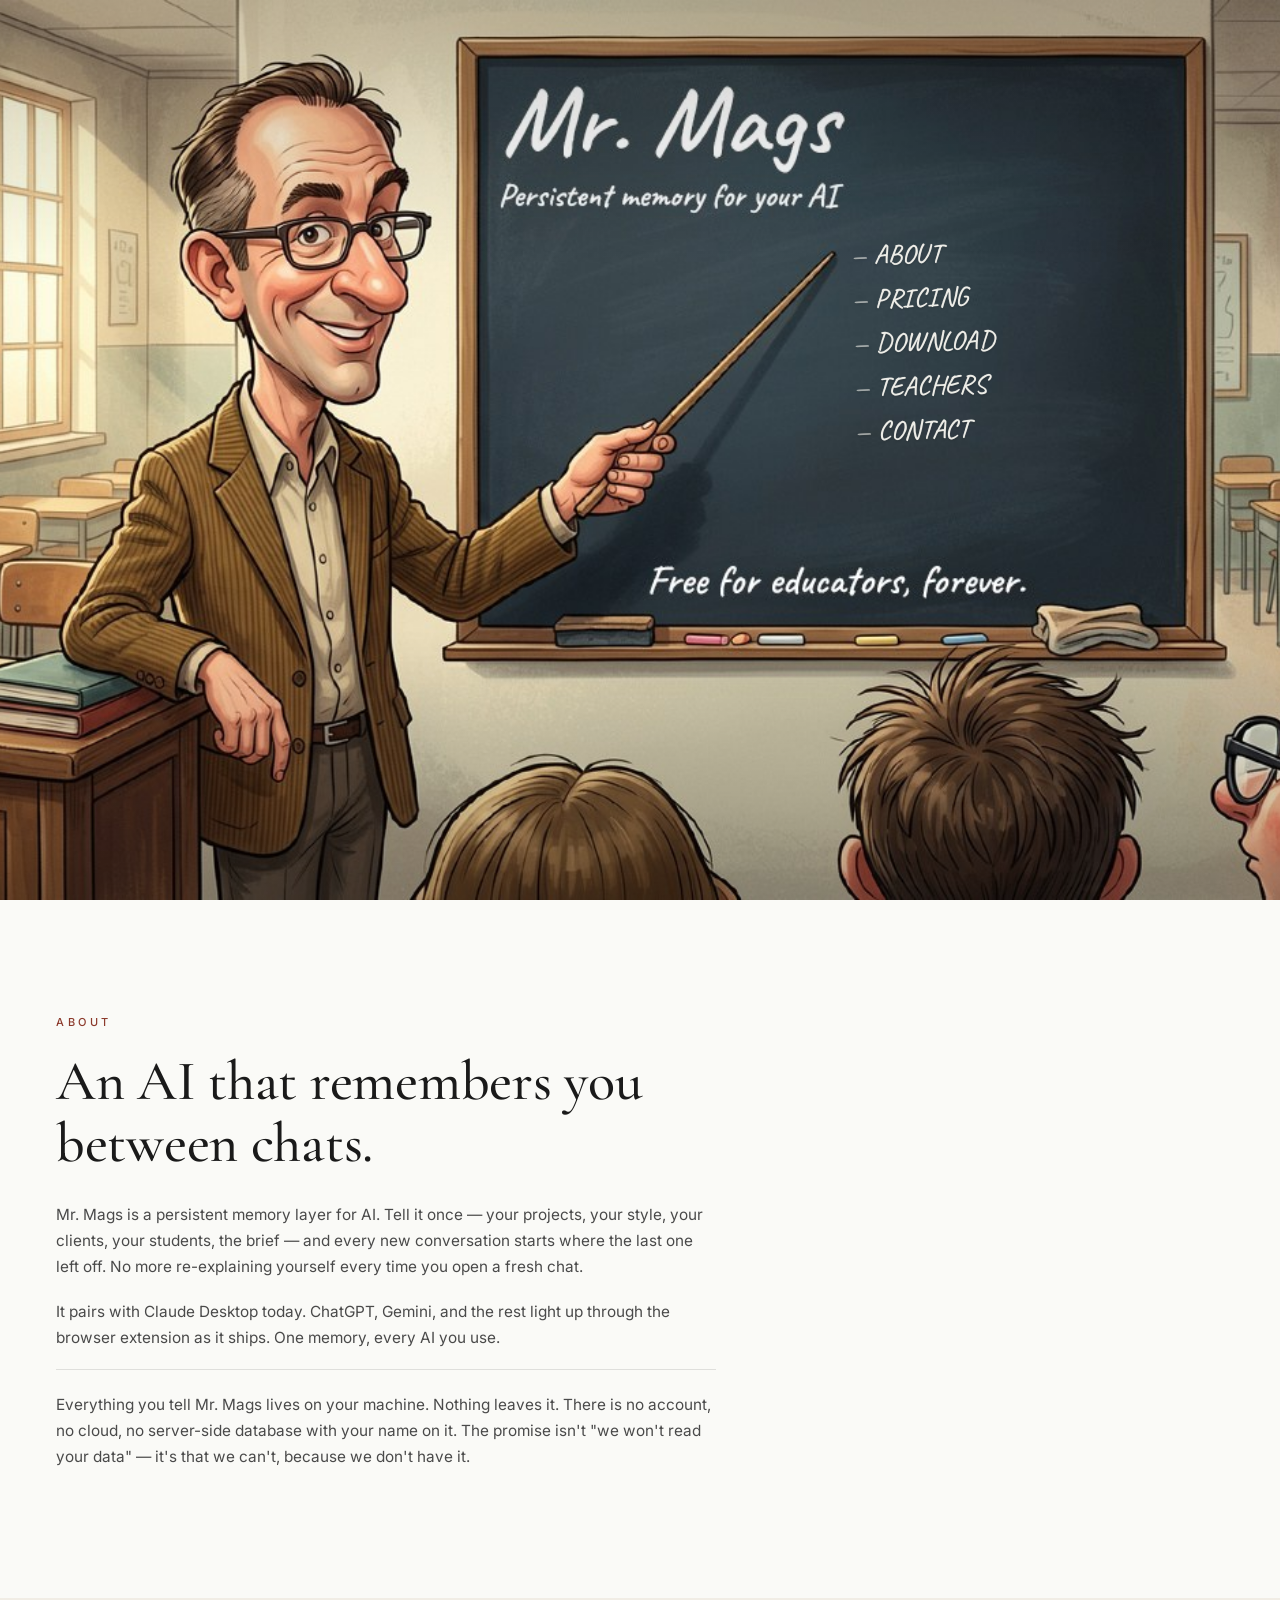
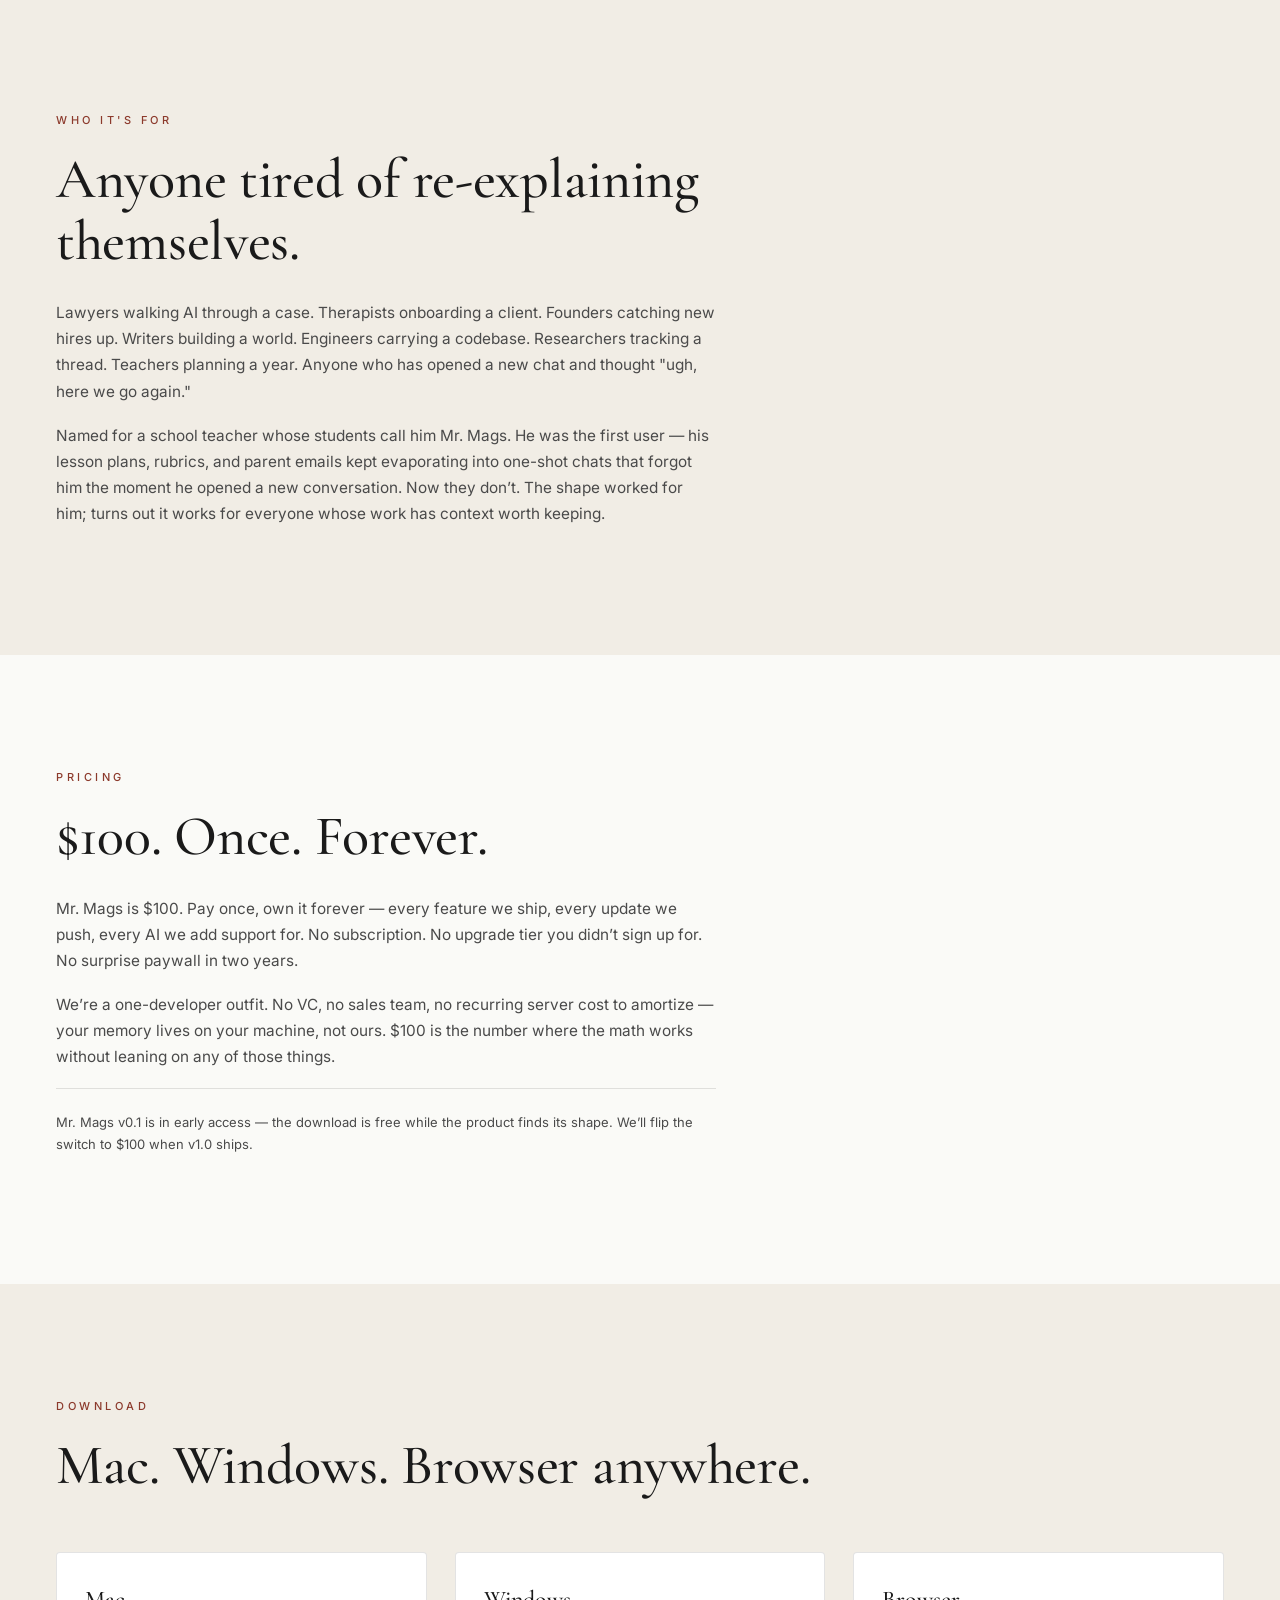
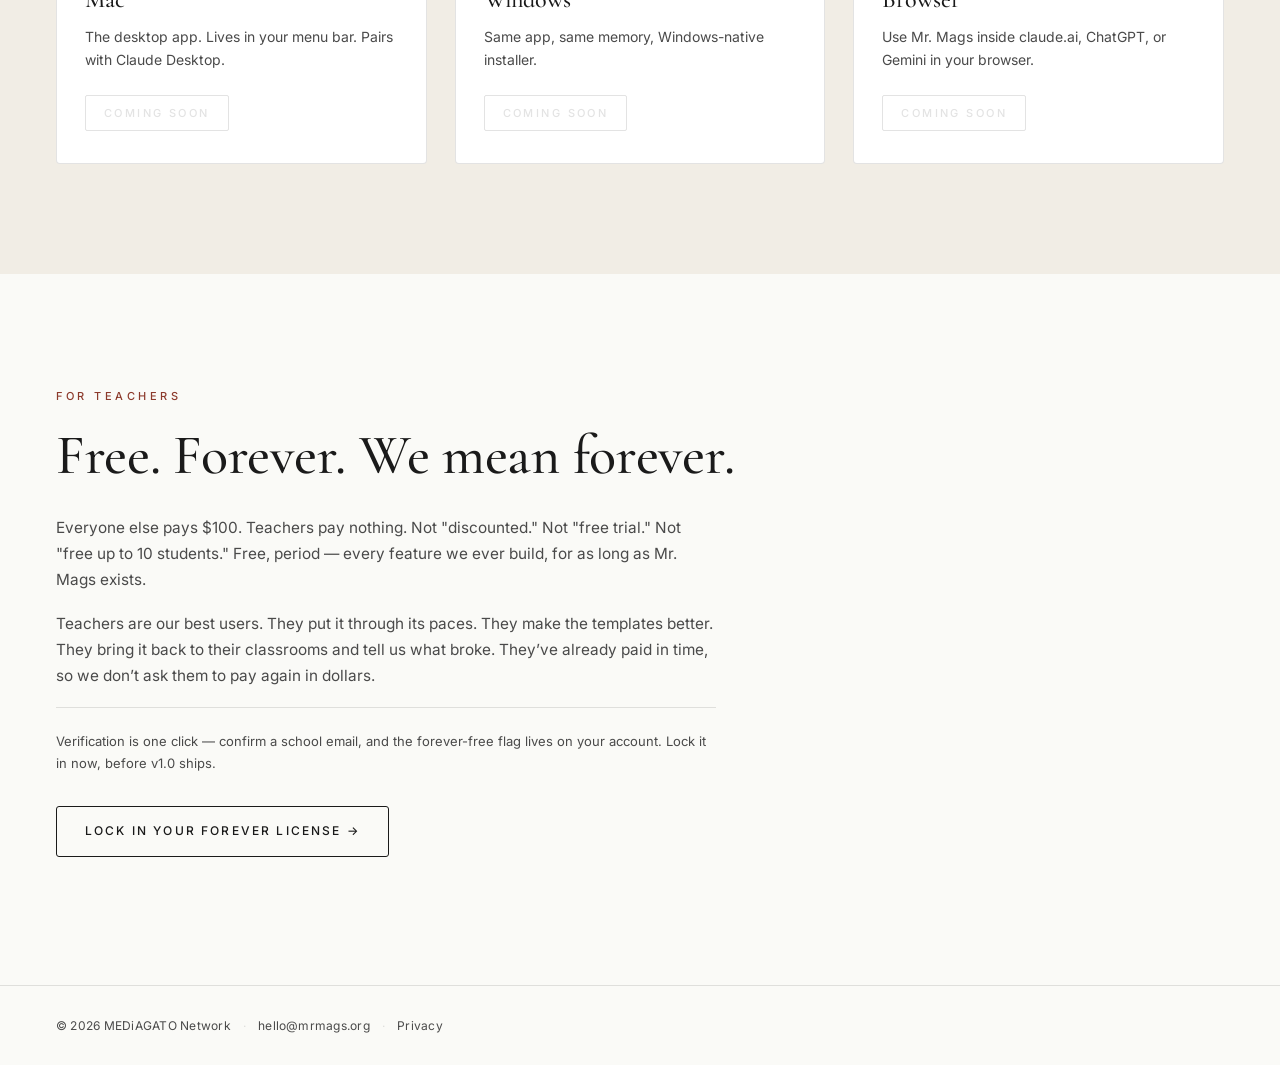
==== index.html @ 000eba75 "pricing: $100 lifetime — makes the teacher offer concrete (skip the $100)" ====
<!DOCTYPE html>
<html lang="en">
<head>
<meta charset="utf-8" />
<meta name="viewport" content="width=device-width, initial-scale=1" />
<title>Mr. Mags</title>
<meta name="description" content="Persistent memory for any AI. The student who never forgets." />

<meta property="og:title" content="Mr. Mags" />
<meta property="og:description" content="Persistent memory for any AI. The student who never forgets." />
<meta property="og:url" content="https://mrmags.org" />
<meta property="og:image" content="https://mrmags.org/images/hero.jpg" />
<meta property="og:type" content="website" />
<meta name="twitter:card" content="summary_large_image" />

<link rel="icon" href="/favicon.ico" />
<link rel="preconnect" href="https://fonts.googleapis.com" />
<link rel="preconnect" href="https://fonts.gstatic.com" crossorigin />
<link rel="stylesheet" href="/assets/site.css?v=9" />
</head>

<body>
<main class="hero" data-photo="true">
  <header class="topbar">
    <a class="logo" href="/" aria-label="Mr. Mags home">Mr. Mags</a>
    <nav class="nav" aria-label="Primary">
      <a href="#about">ABOUT</a>
      <a href="#pricing">PRICING</a>
      <a href="#download">DOWNLOAD</a>
      <a href="#teachers">TEACHERS</a>
      <a href="mailto:hello@mrmags.org">CONTACT</a>
    </nav>
  </header>

  <!-- Hero is intentionally just the photo + logo + nav. Brand copy lives
       in the page sections below, where editorial type can breathe. -->
</main>

<!-- Mobile-only headline under the photo — covers what the chalk overlays
     say on desktop, so phone users still see the brand promise above the fold. -->
<section class="mobile-intro">
  <h1>The student who never forgets.</h1>
  <p>Persistent memory for any AI chat. Free for teachers, forever.</p>
</section>

<section id="about" class="section">
  <div class="container">
    <span class="kicker">About</span>
    <h2>An AI that remembers you between chats.</h2>
    <p>
      Mr. Mags is a persistent memory layer for AI. Tell it once — your projects, your style, your clients,
      your students, the brief — and every new conversation starts where the last one left off. No more
      re-explaining yourself every time you open a fresh chat.
    </p>
    <p>
      It pairs with Claude Desktop today. ChatGPT, Gemini, and the rest light up through the browser
      extension as it ships. One memory, every AI you use.
    </p>
    <p class="aside">
      Everything you tell Mr. Mags lives on your machine. Nothing leaves it. There is no account, no cloud,
      no server-side database with your name on it. The promise isn't "we won't read your data" — it's that
      we can't, because we don't have it.
    </p>
  </div>
</section>

<section id="audience" class="section section-alt">
  <div class="container">
    <span class="kicker">Who it's for</span>
    <h2>Anyone tired of re-explaining themselves.</h2>
    <p>
      Lawyers walking AI through a case. Therapists onboarding a client. Founders catching new hires up.
      Writers building a world. Engineers carrying a codebase. Researchers tracking a thread. Teachers
      planning a year. Anyone who has opened a new chat and thought "ugh, here we go again."
    </p>
    <p>
      Named for a school teacher whose students call him Mr. Mags. He was the first user — his lesson
      plans, rubrics, and parent emails kept evaporating into one-shot chats that forgot him the moment
      he opened a new conversation. Now they don&rsquo;t. The shape worked for him; turns out it works
      for everyone whose work has context worth keeping.
    </p>
  </div>
</section>

<section id="pricing" class="section">
  <div class="container">
    <span class="kicker">Pricing</span>
    <h2>$100. Once. Forever.</h2>
    <p>
      Mr. Mags is $100. Pay once, own it forever — every feature we ship, every update we push, every
      AI we add support for. No subscription. No upgrade tier you didn&rsquo;t sign up for. No surprise
      paywall in two years.
    </p>
    <p>
      We&rsquo;re a one-developer outfit. No VC, no sales team, no recurring server cost to amortize —
      your memory lives on your machine, not ours. $100 is the number where the math works without
      leaning on any of those things.
    </p>
    <p class="aside small">
      Mr. Mags v0.1 is in early access — the download is free while the product finds its shape.
      We&rsquo;ll flip the switch to $100 when v1.0 ships.
    </p>
  </div>
</section>

<section id="download" class="section section-alt">
  <div class="container">
    <span class="kicker">Download</span>
    <h2>Mac. Windows. Browser anywhere.</h2>
    <div class="downloads">
      <article class="dl-card">
        <h3>Mac</h3>
        <p>The desktop app. Lives in your menu bar. Pairs with Claude Desktop.</p>
        <a class="dl-link disabled" aria-disabled="true">Coming soon</a>
      </article>
      <article class="dl-card">
        <h3>Windows</h3>
        <p>Same app, same memory, Windows-native installer.</p>
        <a class="dl-link disabled" aria-disabled="true">Coming soon</a>
      </article>
      <article class="dl-card">
        <h3>Browser</h3>
        <p>Use Mr. Mags inside claude.ai, ChatGPT, or Gemini in your browser.</p>
        <a class="dl-link disabled" aria-disabled="true">Coming soon</a>
      </article>
    </div>
  </div>
</section>

<section id="teachers" class="section">
  <div class="container">
    <span class="kicker">For Teachers</span>
    <h2>Free. Forever. We mean forever.</h2>
    <p>
      Everyone else pays $100. Teachers pay nothing. Not "discounted." Not "free trial." Not "free up to
      10 students." Free, period — every feature we ever build, for as long as Mr. Mags exists.
    </p>
    <p>
      Teachers are our best users. They put it through its paces. They make the templates better. They
      bring it back to their classrooms and tell us what broke. They&rsquo;ve already paid in time, so
      we don&rsquo;t ask them to pay again in dollars.
    </p>
    <p class="aside small">
      Verification is one click — confirm a school email, and the forever-free flag lives on your account.
      Lock it in now, before v1.0 ships.
    </p>
    <p class="cta-row">
      <a class="cta-link" href="/teachers">Lock in your forever license →</a>
    </p>
  </div>
</section>

<footer class="foot">
  <div class="container foot-row">
    <span>© <span id="yr"></span> MEDiAGATO Network</span>
    <span class="dot-sep">·</span>
    <a href="mailto:hello@mrmags.org">hello@mrmags.org</a>
    <span class="dot-sep">·</span>
    <a href="/privacy">Privacy</a>
  </div>
</footer>

<script>document.getElementById('yr').textContent = new Date().getFullYear();</script>
</body>
</html>
---- assets/site.css ----
/* Mr. Mags — landing page.
   Editorial-minimalist. Full-bleed photo hero. No AI-vibes. */

@import url("https://fonts.googleapis.com/css2?family=Caveat:wght@500;600&family=Cormorant+Garamond:wght@400;500&family=Inter:wght@300;400;500&display=swap");

:root {
  --ink:        #1a1a1a;
  --ink-soft:   #4a4a4a;
  --paper:      #fafaf7;          /* warm off-white, not techy */
  --paper-alt:  #f1ede5;          /* even warmer for alt sections */
  --rule:       rgba(26,26,26,.12);
  --accent:     #8c3a2c;          /* terracotta — quiet, unfashionable, warm */
  --max:        1180px;
}

* { box-sizing: border-box; }

html { scroll-behavior: smooth; }

body {
  margin: 0;
  font-family: "Inter", -apple-system, BlinkMacSystemFont, "Segoe UI", system-ui, sans-serif;
  font-weight: 400;
  color: var(--ink);
  background: var(--paper);
  -webkit-font-smoothing: antialiased;
}

a { color: inherit; text-decoration: none; }
a:hover { color: var(--accent); }

/* ── Hero ───────────────────────────────────────────────────────────────── */

.hero {
  position: relative;
  min-height: 100vh;
  background:
    /* Subtle vignette to keep type legible no matter the photo */
    linear-gradient(180deg, rgba(0,0,0,.18) 0%, rgba(0,0,0,0) 30%, rgba(0,0,0,0) 70%, rgba(0,0,0,.25) 100%),
    /* Hero photo — Steve to swap. Until then a warm placeholder gradient. */
    linear-gradient(135deg, #d6c9b3 0%, #b8a382 50%, #8c7558 100%);
  background-size: cover;
  background-position: center;
  background-repeat: no-repeat;
  color: #fff;
  display: flex;
  flex-direction: column;
  justify-content: space-between;
}

.hero[data-photo="true"] {
  background-image:
    linear-gradient(180deg, rgba(0,0,0,.18) 0%, rgba(0,0,0,0) 30%, rgba(0,0,0,0) 70%, rgba(0,0,0,.25) 100%),
    url("/images/hero.jpg");
}

.topbar {
  display: flex;
  align-items: center;
  justify-content: space-between;
  padding: 32px 56px;
}

.logo {
  font-family: "Inter", sans-serif;
  font-weight: 500;
  font-size: 22px;
  letter-spacing: 0;
  color: #fff;
  white-space: nowrap;
  /* Legibility on busy cartoon background — soft dark halo, no harsh shadow */
  text-shadow:
    0 1px 2px rgba(0, 0, 0, 0.55),
    0 2px 8px rgba(0, 0, 0, 0.35);
}

.nav {
  display: flex;
  gap: 36px;
  align-items: center;
}

.nav a {
  font-size: 11px;
  letter-spacing: 0.22em;
  font-weight: 400;
  color: #fff;
  position: relative;
  padding-bottom: 4px;
  text-shadow: 0 1px 2px rgba(0, 0, 0, 0.5);
}

.nav a:hover {
  color: #fff;
}

.nav a:hover::after {
  content: "";
  position: absolute;
  left: 0;
  right: 0;
  bottom: 0;
  height: 1px;
  background: #fff;
}

/* ── Chalkboard-mode nav ─────────────────────────────────────────────────
   When the hero photo is live, the nav becomes part of Mr. Mags's lesson —
   chalk-style list anchored to the right side of the chalkboard, under
   "Remember:". Falls back to the standard top-right inline nav at < 900px
   wide where the cartoon image isn't framing the layout the same way. */

@media (min-width: 900px) {
  /* Brand lives in the photo itself — drop the desktop word-mark in the topbar. */
  .hero[data-photo="true"] .logo { display: none; }

  .hero[data-photo="true"] .topbar {
    align-items: flex-start;
    padding-top: 36px;
    justify-content: flex-end;
  }

  .hero[data-photo="true"] .nav {
    /* Lift the nav off the topbar and onto the chalkboard. The chalkboard
       lives roughly between 31% and 71% of the (1.84:1) image; we anchor
       to the right side of the board where there's empty chalk space. */
    position: absolute;
    top: clamp(140px, 26vh, 280px);
    right: clamp(100px, 22vw, 360px);
    flex-direction: column;
    align-items: flex-start;
    gap: 6px;
    transform: rotate(-1.4deg);
  }

  .hero[data-photo="true"] .nav a {
    /* Chalk styling — Caveat is the chalkboard hand */
    font-family: "Caveat", "Inkfree", "Comic Sans MS", cursive;
    font-weight: 500;
    font-size: clamp(20px, 2.1vw, 28px);
    letter-spacing: 0.01em;
    text-transform: none;
    color: rgba(247, 246, 240, 0.92);
    /* Soft chalk-dust glow rather than a hard outline */
    text-shadow:
      0 0 1px rgba(255, 255, 255, 0.4),
      0 1px 2px rgba(0, 0, 0, 0.25);
    padding: 2px 4px;
  }

  .hero[data-photo="true"] .nav a::before {
    content: "— ";
    opacity: 0.6;
  }

  .hero[data-photo="true"] .nav a:hover {
    color: #fff;
    text-shadow:
      0 0 6px rgba(255, 255, 255, 0.5),
      0 1px 2px rgba(0, 0, 0, 0.3);
  }

  /* Disable the underline-on-hover behavior — looks weird on chalk */
  .hero[data-photo="true"] .nav a:hover::after {
    display: none;
  }
}

.tagline {
  /* Legacy — replaced by chalk overlays. Kept for non-photo gradient hero. */
  align-self: flex-end;
  padding: 0 56px 40px;
  font-family: "Cormorant Garamond", "Georgia", serif;
  font-weight: 400;
  font-style: italic;
  font-size: clamp(14px, 1.4vw, 16px);
  letter-spacing: 0.02em;
  opacity: 0.92;
  max-width: 480px;
  text-align: right;
  line-height: 1.5;
}

/* On photo hero the tagline lives in the bottom-right of the viewport,
   in classroom negative space (not on the chalkboard) — never fights the
   pointer. White-ish chalky color so it reads against the cartoon. */
.hero[data-photo="true"] .tagline {
  color: rgba(247, 246, 240, 0.92);
  text-shadow:
    0 1px 2px rgba(0, 0, 0, 0.45),
    0 0 14px rgba(0, 0, 0, 0.25);
}

/* ── Chalk overlays — desktop only, positioned over the chalkboard ──────
   The hero image is 1212x660 (1.84:1). The chalkboard interior occupies
   roughly 31–71% of the image width and 5–50% of the height. With
   background-size: cover and a typical 16:9 viewport, the image fills
   height and barely crops sides — so the chalkboard's horizontal range
   in viewport coords is ~30–72% of viewport width, and its vertical
   range is ~5–50vh. Overlays anchor to those ranges via clamps. */

.chalk {
  position: absolute;
  font-family: "Caveat", "Inkfree", "Comic Sans MS", cursive;
  color: rgba(247, 246, 240, 0.92);
  font-weight: 500;
  letter-spacing: 0.01em;
  text-shadow:
    0 0 1px rgba(255, 255, 255, 0.4),
    0 1px 2px rgba(0, 0, 0, 0.25);
  pointer-events: none;
  -webkit-user-select: none;
  user-select: none;
  white-space: nowrap;
  display: none;  /* shown only when photo is live + viewport is wide enough */
}

@media (min-width: 900px) {
  .hero[data-photo="true"] .chalk { display: block; }

  .chalk-title {
    /* "Remember:" — upper area of chalkboard, where the pointer aims.
       Position chosen to match the previous baked-in version that
       Steve already approved (image source y=135 of 660 = ~20vh on a
       height-filled image). */
    top: clamp(110px, 18vh, 220px);
    left: 53%;
    transform: translateX(-50%) rotate(-1.6deg);
    font-size: clamp(56px, 7vw, 96px);
    font-weight: 600;
  }

  /* Old chalk-tagline + chalk-promise positions retired — the pointer's
     diagonal cut through them no matter where they sat. Tagline now lives
     as the About-section lead headline (below the hero, sharp serif, lots
     of room). Promise lives as the off-board .tagline at bottom-right of
     the hero (where it always sat happily before this round). */
  .chalk-tagline,
  .chalk-promise { display: none !important; }

  /* Nav stays in the right column, clear of the pointer */
  .hero[data-photo="true"] .nav {
    top: clamp(140px, 26vh, 280px);
  }
}

/* ── Sections ────────────────────────────────────────────────────────── */

.section {
  padding: 110px 56px 110px;
  background: var(--paper);
}

.section-alt {
  background: var(--paper-alt);
}

.container {
  max-width: var(--max);
  margin: 0 auto;
}

.kicker {
  display: inline-block;
  font-size: 11px;
  letter-spacing: 0.32em;
  font-weight: 500;
  color: var(--accent);
  margin-bottom: 22px;
  text-transform: uppercase;
}

/* About section lead — Mr. Mags's promise as a big editorial pull-quote.
   Carries what the chalk-tagline used to say, but with proper breathing
   room and crisp serif rendering. */
.about-lead {
  font-family: "Cormorant Garamond", Georgia, serif !important;
  font-style: italic !important;
  font-weight: 400 !important;
  font-size: clamp(28px, 4.6vw, 56px) !important;
  line-height: 1.18 !important;
  color: var(--ink) !important;
  letter-spacing: -0.005em !important;
  margin: 0 0 36px !important;
  max-width: 880px !important;
}

h2 {
  font-family: "Cormorant Garamond", Georgia, serif;
  font-weight: 500;
  font-size: clamp(32px, 4.6vw, 56px);
  line-height: 1.1;
  letter-spacing: -0.005em;
  color: var(--ink);
  margin: 0 0 28px;
  max-width: 760px;
}

.section p {
  font-size: clamp(15px, 1.2vw, 17px);
  line-height: 1.7;
  color: var(--ink-soft);
  max-width: 660px;
  margin: 0 0 18px;
  font-weight: 400;
}

.section p em {
  font-family: "Cormorant Garamond", Georgia, serif;
  font-style: italic;
  font-size: 1.05em;
  color: var(--ink);
}

.aside {
  border-top: 1px solid var(--rule);
  padding-top: 22px;
  margin-top: 32px;
  font-size: 14px;
  color: var(--ink-soft);
  max-width: 560px;
}

.aside.small { font-size: 13px; }

.cta-row {
  margin-top: 32px !important;
}

.cta-link {
  display: inline-block;
  padding: 14px 28px;
  border: 1px solid var(--ink);
  color: var(--ink);
  font-size: 12px;
  letter-spacing: 0.18em;
  text-transform: uppercase;
  font-weight: 500;
  border-radius: 3px;
  transition: background 0.15s ease, color 0.15s ease;
}

.cta-link:hover {
  background: var(--ink);
  color: #fff;
}

/* ── Download cards ─────────────────────────────────────────────────── */

.downloads {
  display: grid;
  grid-template-columns: repeat(3, 1fr);
  gap: 28px;
  margin-top: 56px;
}

.dl-card {
  border: 1px solid var(--rule);
  background: #fff;
  padding: 32px 28px;
  border-radius: 4px;
}

.dl-card h3 {
  font-family: "Cormorant Garamond", Georgia, serif;
  font-weight: 500;
  font-size: 24px;
  margin: 0 0 12px;
  color: var(--ink);
}

.dl-card p {
  font-size: 14px;
  line-height: 1.6;
  color: var(--ink-soft);
  margin: 0 0 24px;
}

.dl-link {
  display: inline-block;
  font-size: 11px;
  letter-spacing: 0.22em;
  font-weight: 500;
  text-transform: uppercase;
  padding: 10px 18px;
  border: 1px solid var(--ink);
  color: var(--ink);
  border-radius: 2px;
  transition: background 0.15s ease, color 0.15s ease;
}

.dl-link:hover:not(.disabled) {
  background: var(--ink);
  color: #fff;
}

.dl-link.disabled {
  border-color: var(--rule);
  color: var(--rule);
  cursor: default;
}

/* ── Footer ─────────────────────────────────────────────────────────── */

.foot {
  background: var(--paper);
  border-top: 1px solid var(--rule);
  padding: 32px 56px;
  font-size: 12px;
  color: var(--ink-soft);
  letter-spacing: 0.02em;
}

.foot-row {
  display: flex;
  flex-wrap: wrap;
  gap: 12px;
  align-items: center;
}

.dot-sep { color: var(--rule); }

/* ── Responsive ─────────────────────────────────────────────────────── */

/* ── Mobile / small-tablet ─────────────────────────────────────────────
   Photo doesn't crop well to portrait (image is 1.84:1 wide). Approach:
   - Hero stops being full-screen — uses the photo's natural aspect ratio
     so the whole cartoon shows, not a thin middle slice.
   - Topbar lifts off the photo and gets its own white band above it,
     keeping logo + nav legible.
   - All chalk overlays + the bottom-right tagline hide.
   - A simple "kicker" line under the photo covers what the chalk text
     would have said on desktop.
   - Section paddings tighten. */

@media (max-width: 899px) {
  .hero,
  .hero[data-photo="true"] {
    min-height: 0;
    display: block;
    background-size: cover;
    background-position: center 30%;
    aspect-ratio: 1.84 / 1;
    color: var(--ink);  /* topbar lifts off photo */
  }
  .hero[data-photo="true"] .chalk { display: none !important; }
  .hero[data-photo="true"] .tagline { display: none; }

  .topbar {
    position: relative;
    background: var(--paper);
    padding: 18px 22px;
    border-bottom: 1px solid var(--rule);
  }
  .logo { color: var(--ink); text-shadow: none; }
  .nav a { color: var(--ink); text-shadow: none; }
  .nav a::before { content: none; }
  .nav { transform: none; position: static; flex-direction: row; gap: 18px; }
  .nav a { font-family: "Inter", sans-serif; font-size: 11px; letter-spacing: 0.18em; font-weight: 400; }

  /* Mobile-only intro line under the photo — restores the brand statement
     that the chalk overlays carry on desktop. */
  .mobile-intro {
    display: block;
    padding: 36px 24px 24px;
    text-align: center;
    background: var(--paper);
  }
  .mobile-intro h1 {
    font-family: "Cormorant Garamond", Georgia, serif;
    font-weight: 500;
    font-size: clamp(28px, 6.5vw, 38px);
    line-height: 1.15;
    letter-spacing: -0.005em;
    margin: 0 0 14px;
  }
  .mobile-intro p {
    font-size: 15px;
    line-height: 1.5;
    color: var(--ink-soft);
    margin: 0;
  }

  .section { padding: 56px 24px; }
  .downloads { grid-template-columns: 1fr; }
  .foot { padding: 24px; flex-wrap: wrap; }
}

/* Hide the mobile intro at desktop sizes */
@media (min-width: 900px) {
  .mobile-intro { display: none; }
}
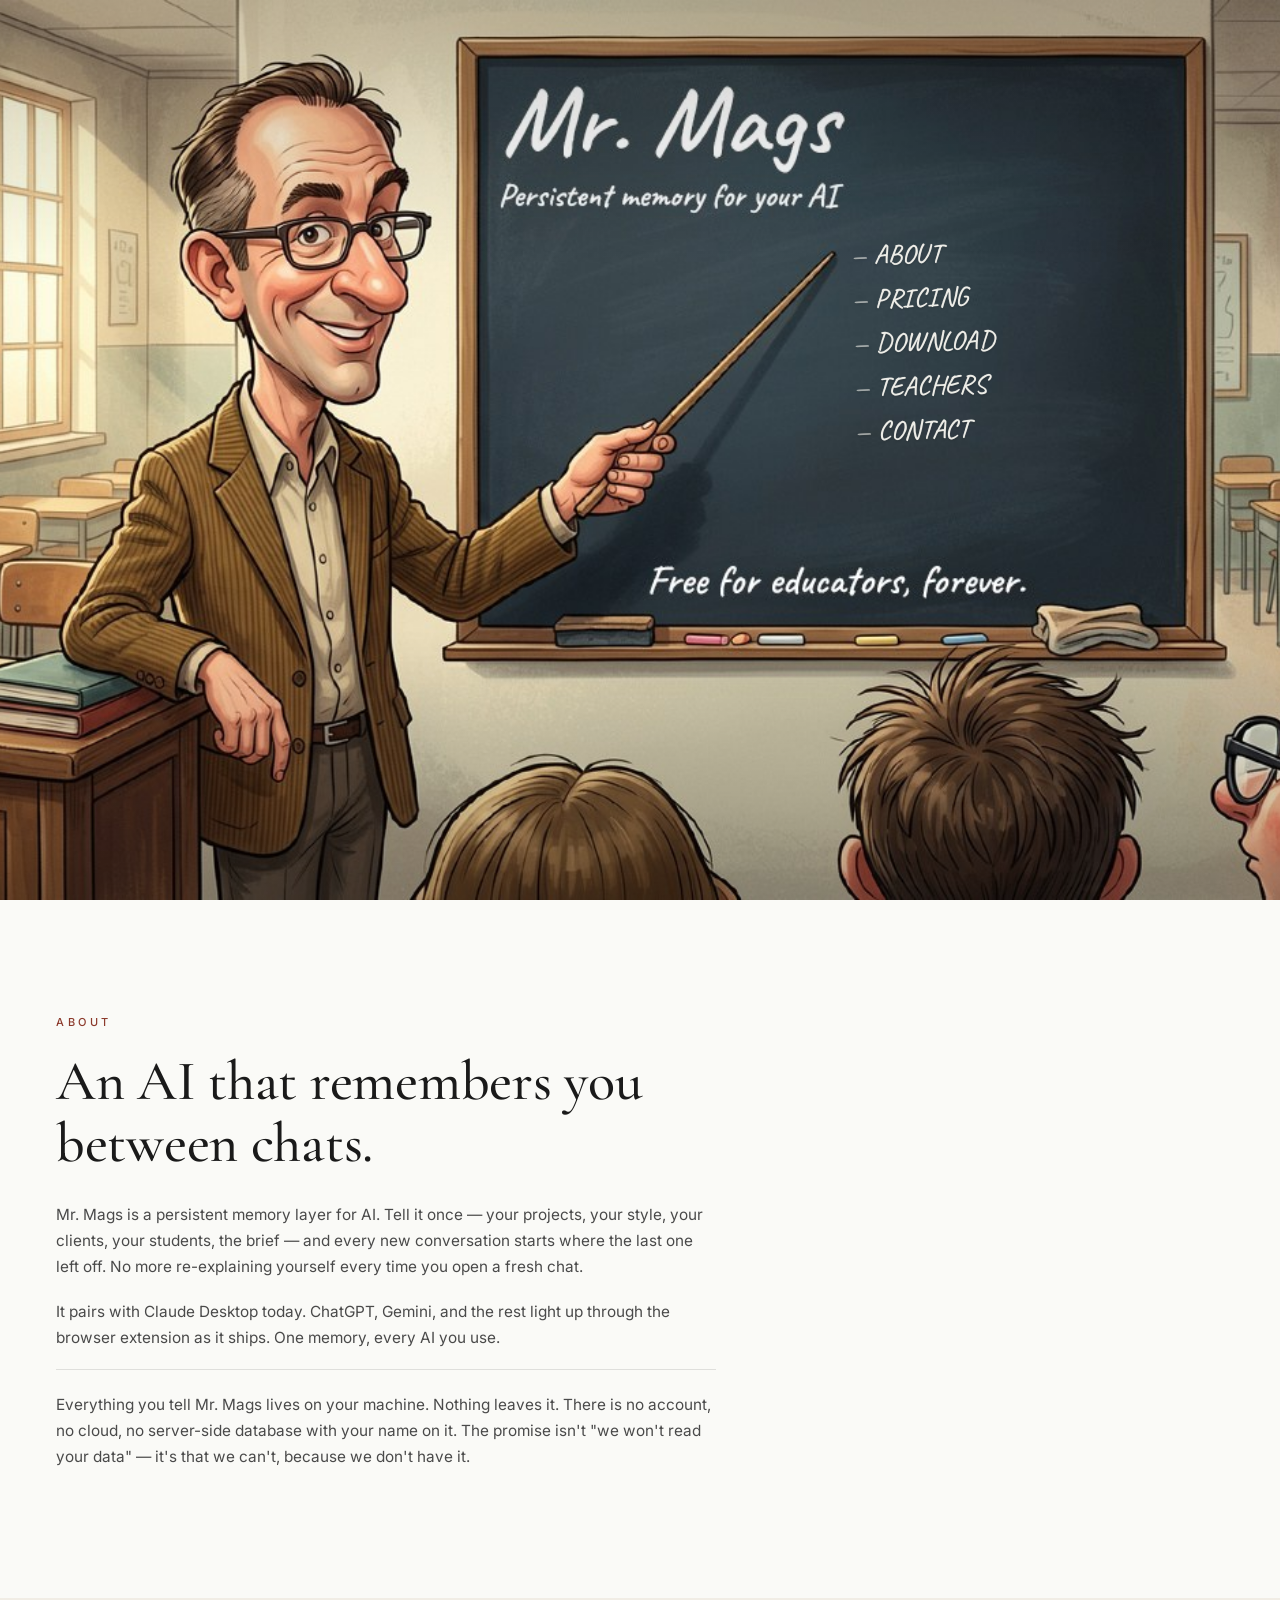
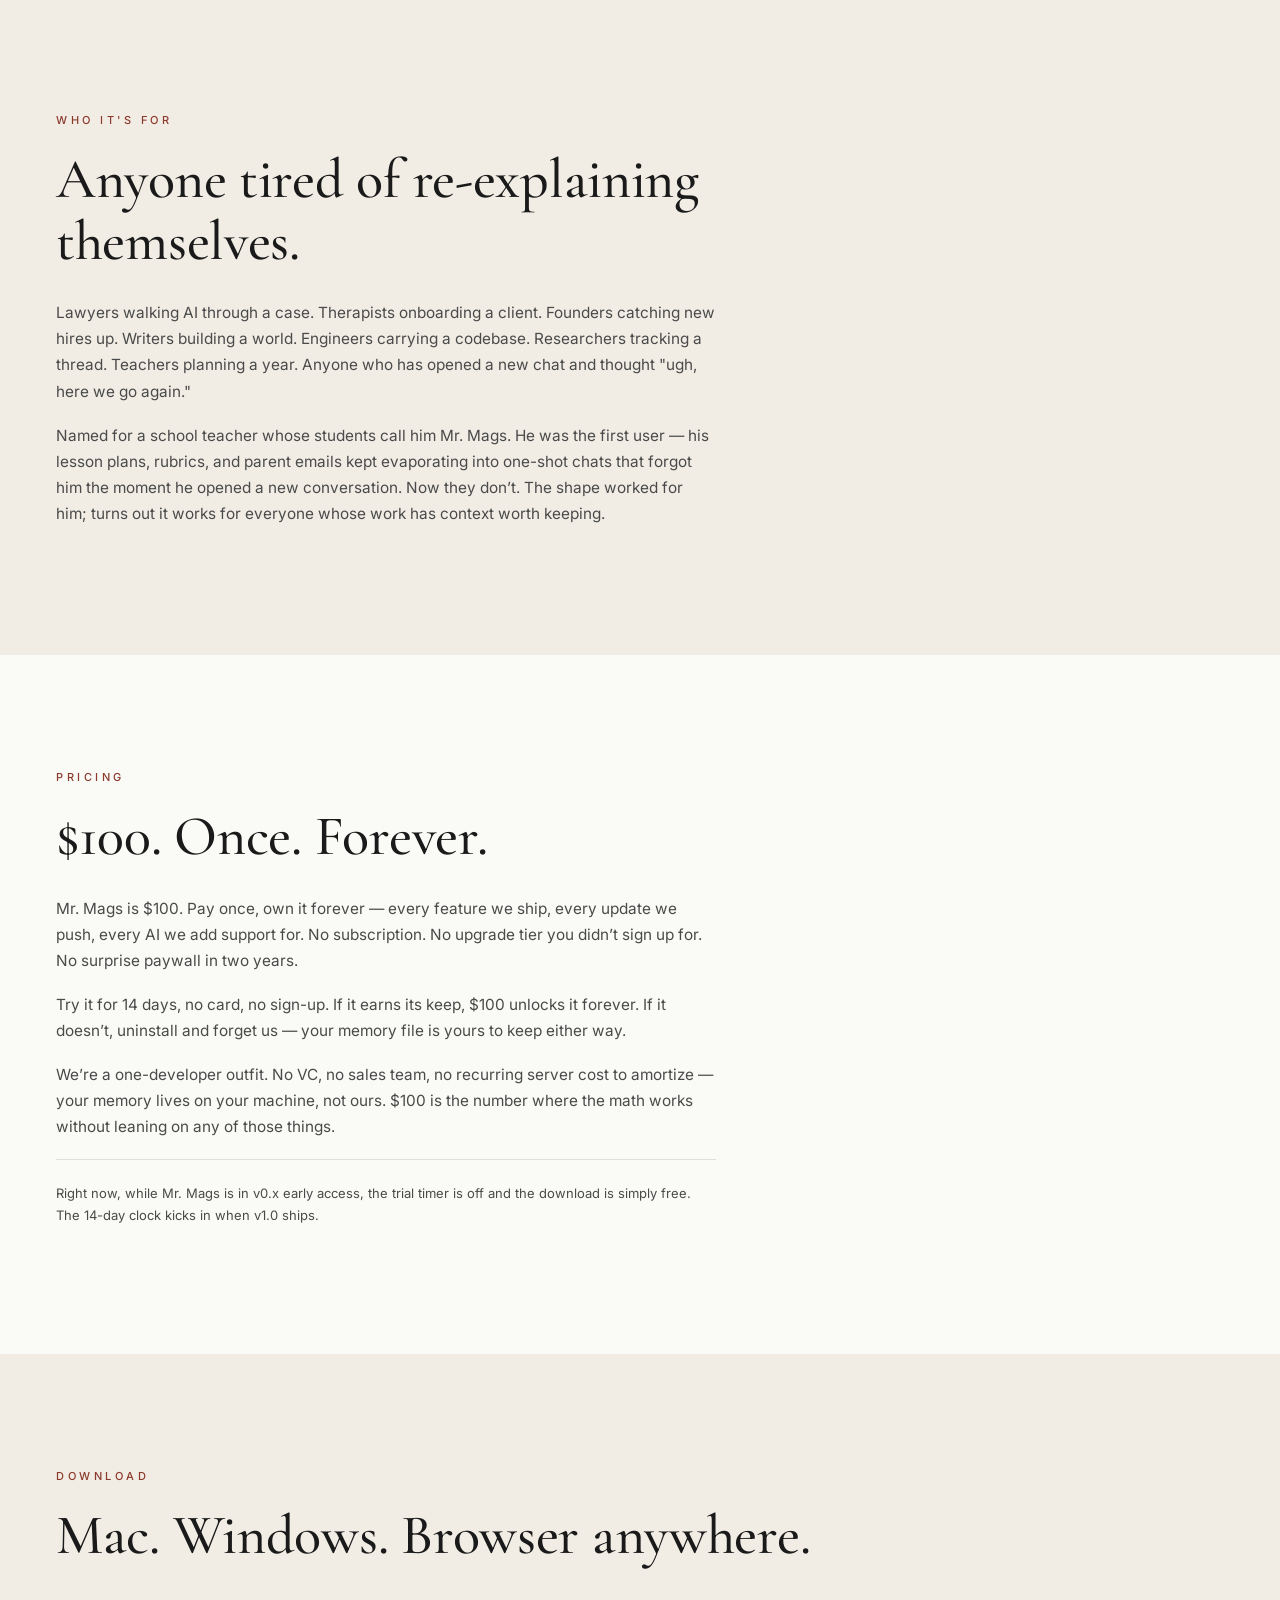
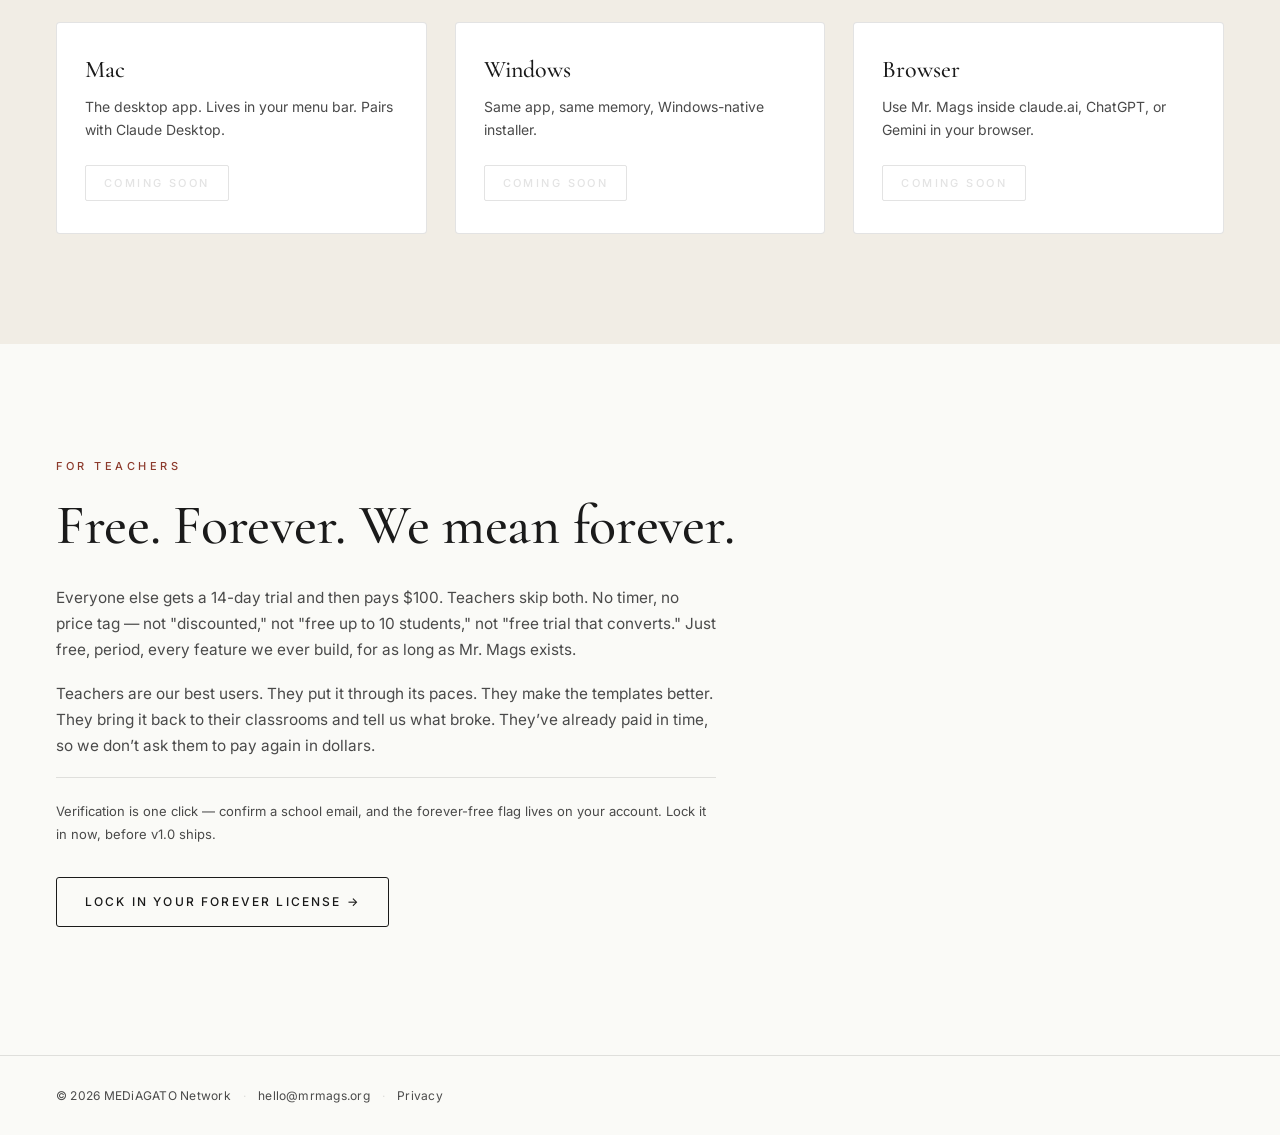
==== commit c87375c3: "pricing: 14-day trial added; teacher offer = skip the timer + skip the $100" ====
--- a/index.html
+++ b/index.html
@@ -92,13 +92,17 @@
       paywall in two years.
     </p>
     <p>
+      Try it for 14 days, no card, no sign-up. If it earns its keep, $100 unlocks it forever. If it
+      doesn&rsquo;t, uninstall and forget us — your memory file is yours to keep either way.
+    </p>
+    <p>
       We&rsquo;re a one-developer outfit. No VC, no sales team, no recurring server cost to amortize —
       your memory lives on your machine, not ours. $100 is the number where the math works without
       leaning on any of those things.
     </p>
     <p class="aside small">
-      Mr. Mags v0.1 is in early access — the download is free while the product finds its shape.
-      We&rsquo;ll flip the switch to $100 when v1.0 ships.
+      Right now, while Mr. Mags is in v0.x early access, the trial timer is off and the download is
+      simply free. The 14-day clock kicks in when v1.0 ships.
     </p>
   </div>
 </section>
@@ -132,8 +136,9 @@
     <span class="kicker">For Teachers</span>
     <h2>Free. Forever. We mean forever.</h2>
     <p>
-      Everyone else pays $100. Teachers pay nothing. Not "discounted." Not "free trial." Not "free up to
-      10 students." Free, period — every feature we ever build, for as long as Mr. Mags exists.
+      Everyone else gets a 14-day trial and then pays $100. Teachers skip both. No timer, no price tag —
+      not "discounted," not "free up to 10 students," not "free trial that converts." Just free, period,
+      every feature we ever build, for as long as Mr. Mags exists.
     </p>
     <p>
       Teachers are our best users. They put it through its paces. They make the templates better. They
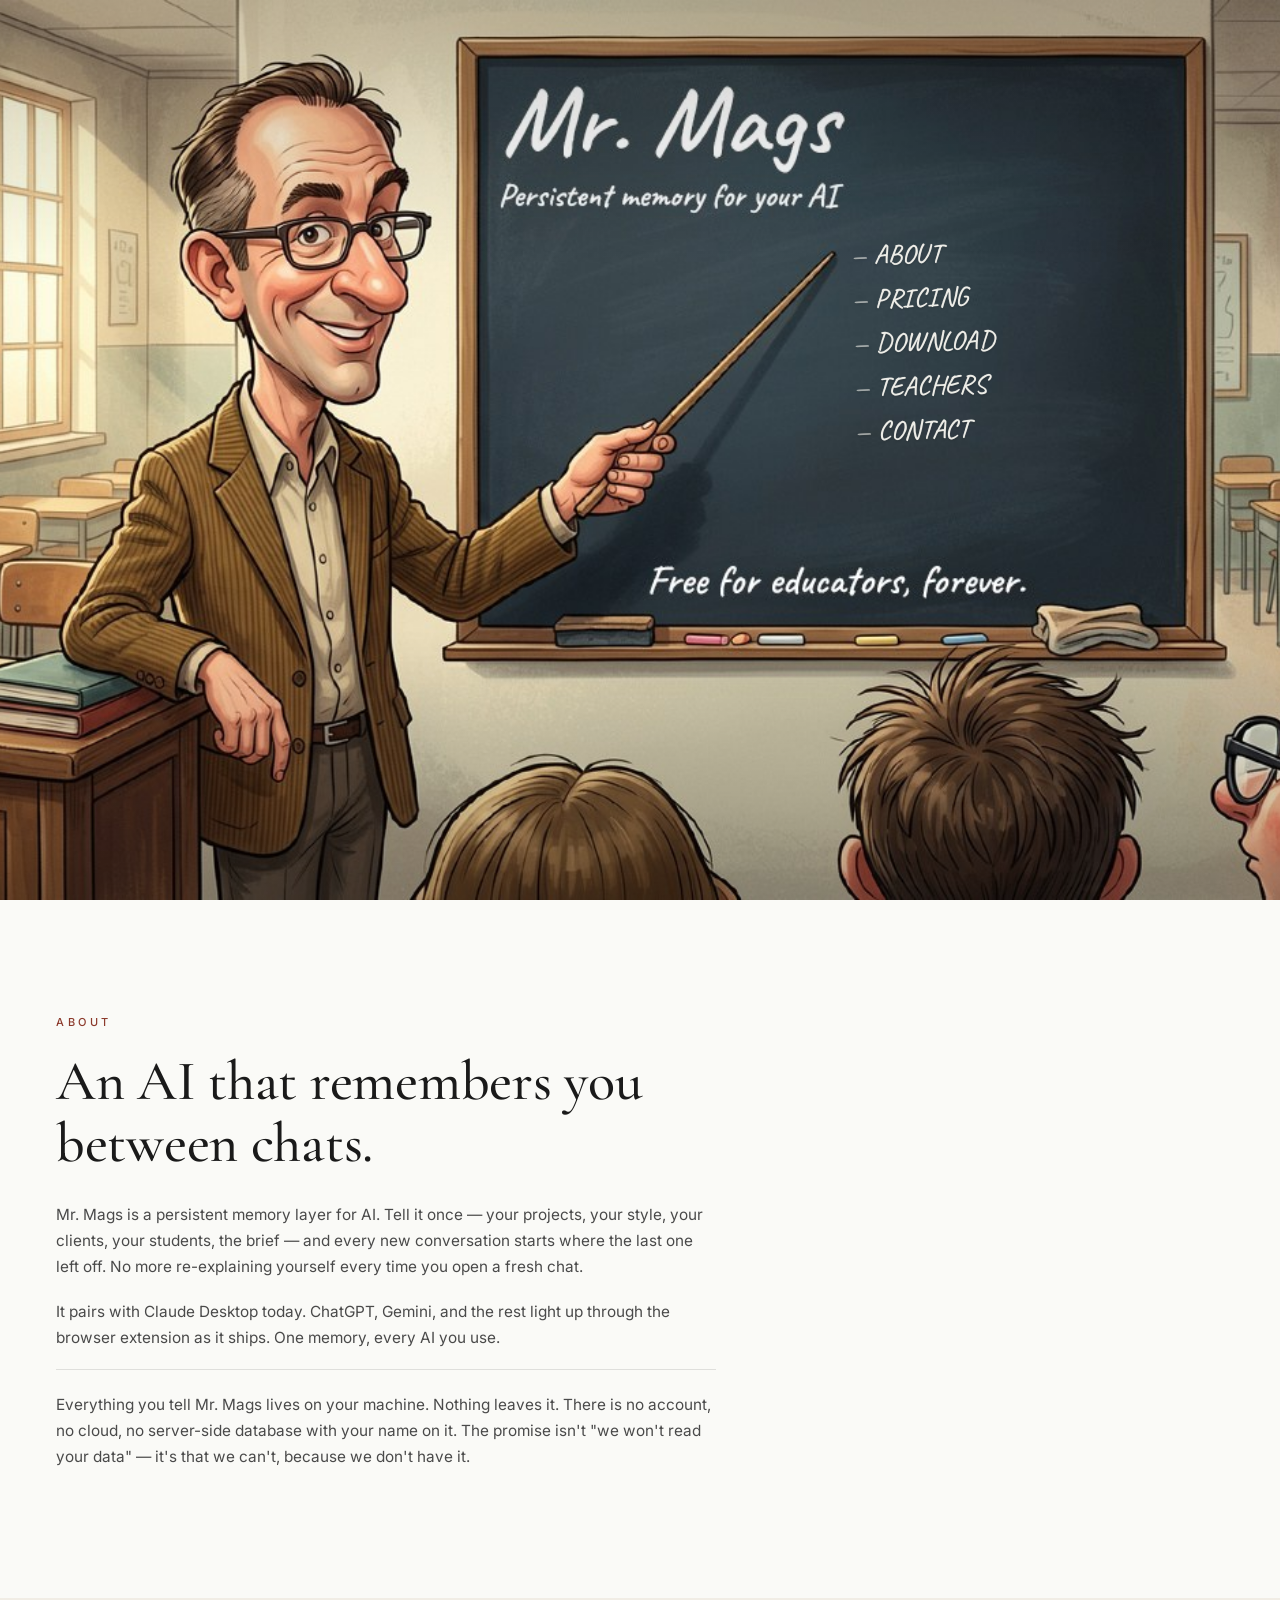
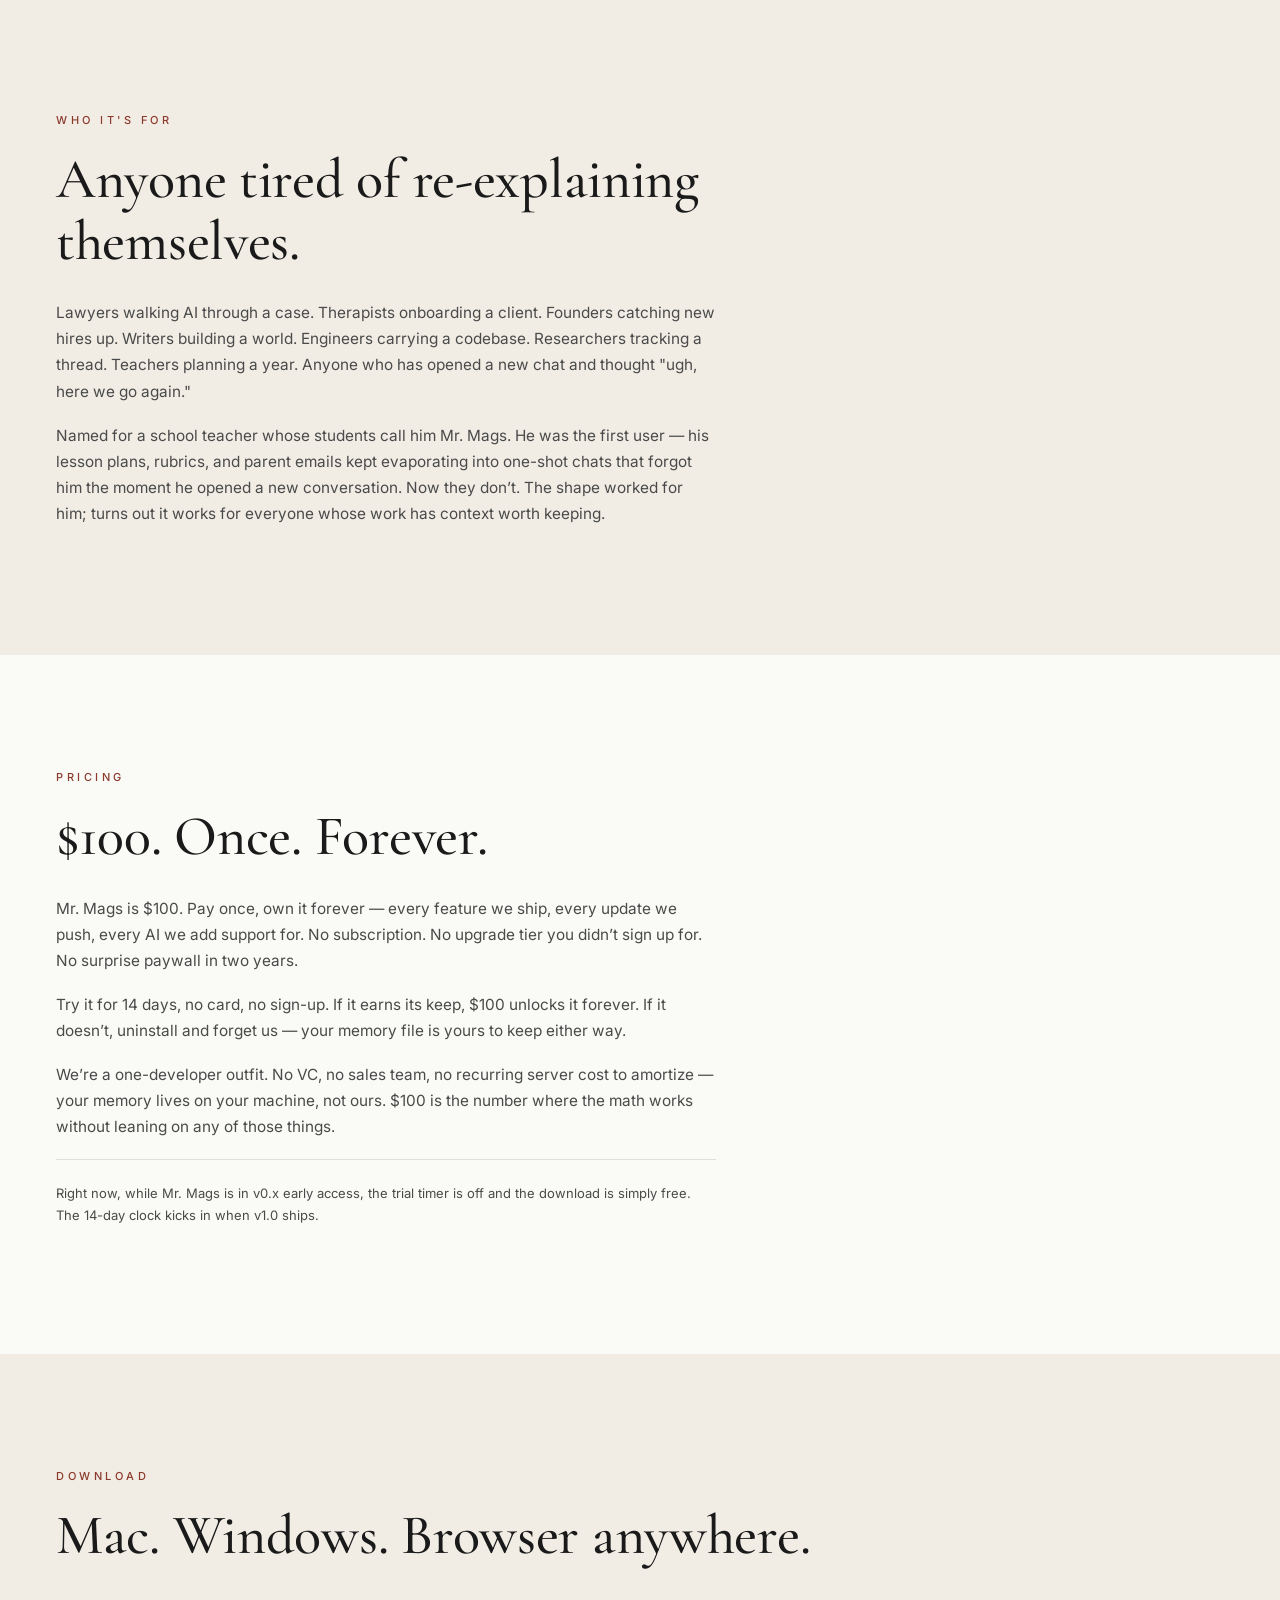
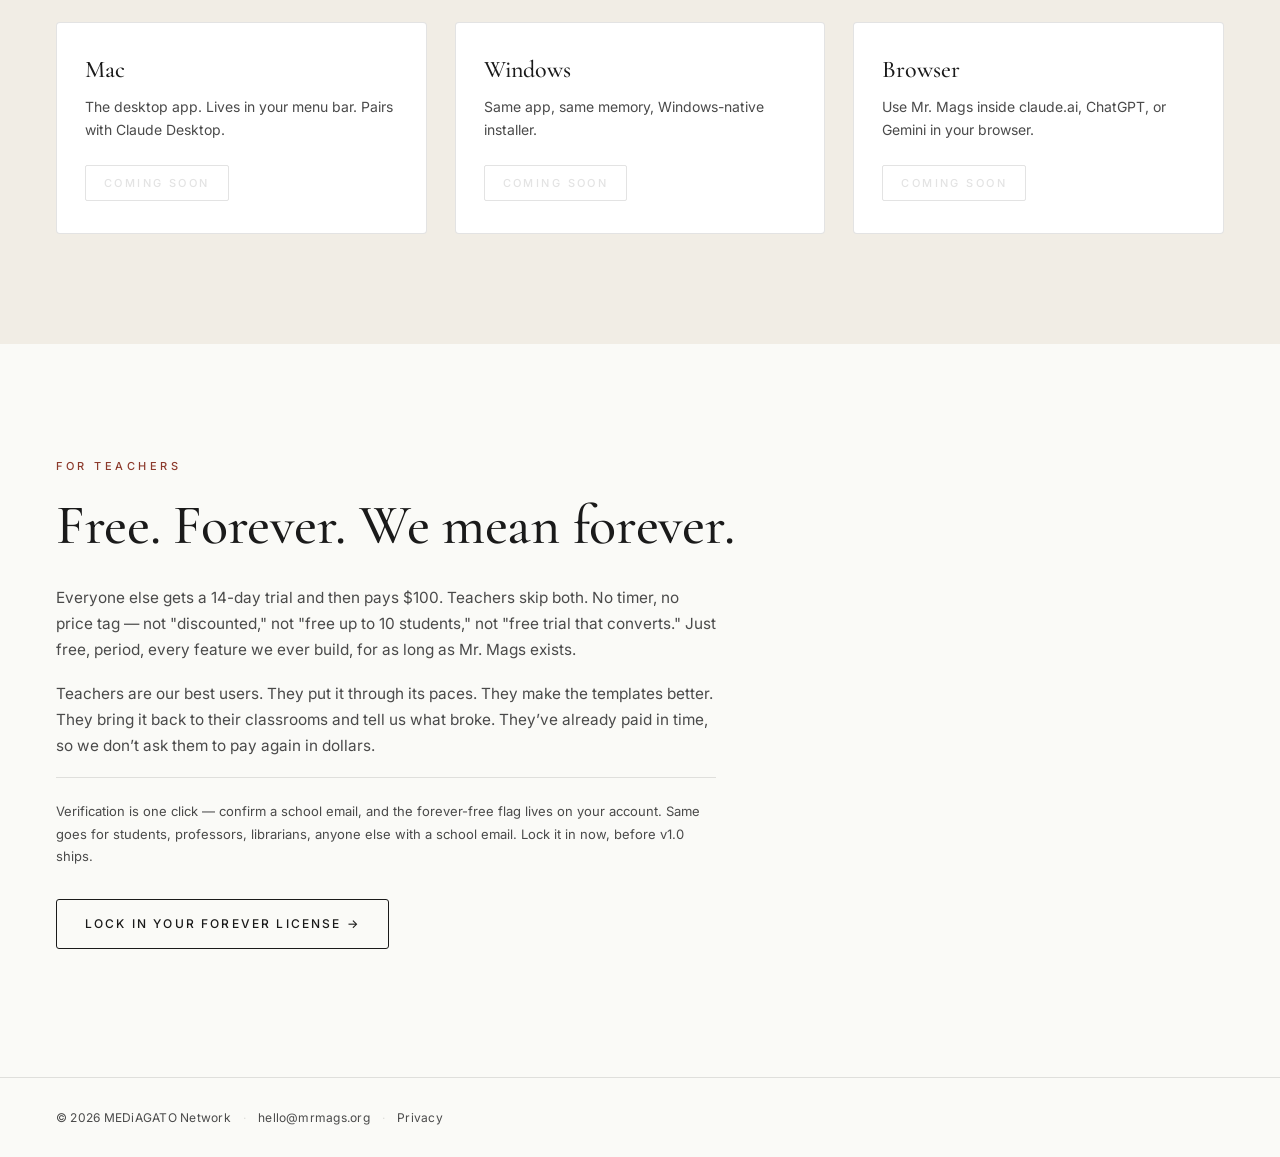
==== commit 53e45013: "teachers: widen the door — students/profs/librarians, anyone with a school email" ====
--- a/index.html
+++ b/index.html
@@ -147,7 +147,8 @@
     </p>
     <p class="aside small">
       Verification is one click — confirm a school email, and the forever-free flag lives on your account.
-      Lock it in now, before v1.0 ships.
+      Same goes for students, professors, librarians, anyone else with a school email. Lock it in now,
+      before v1.0 ships.
     </p>
     <p class="cta-row">
       <a class="cta-link" href="/teachers">Lock in your forever license →</a>
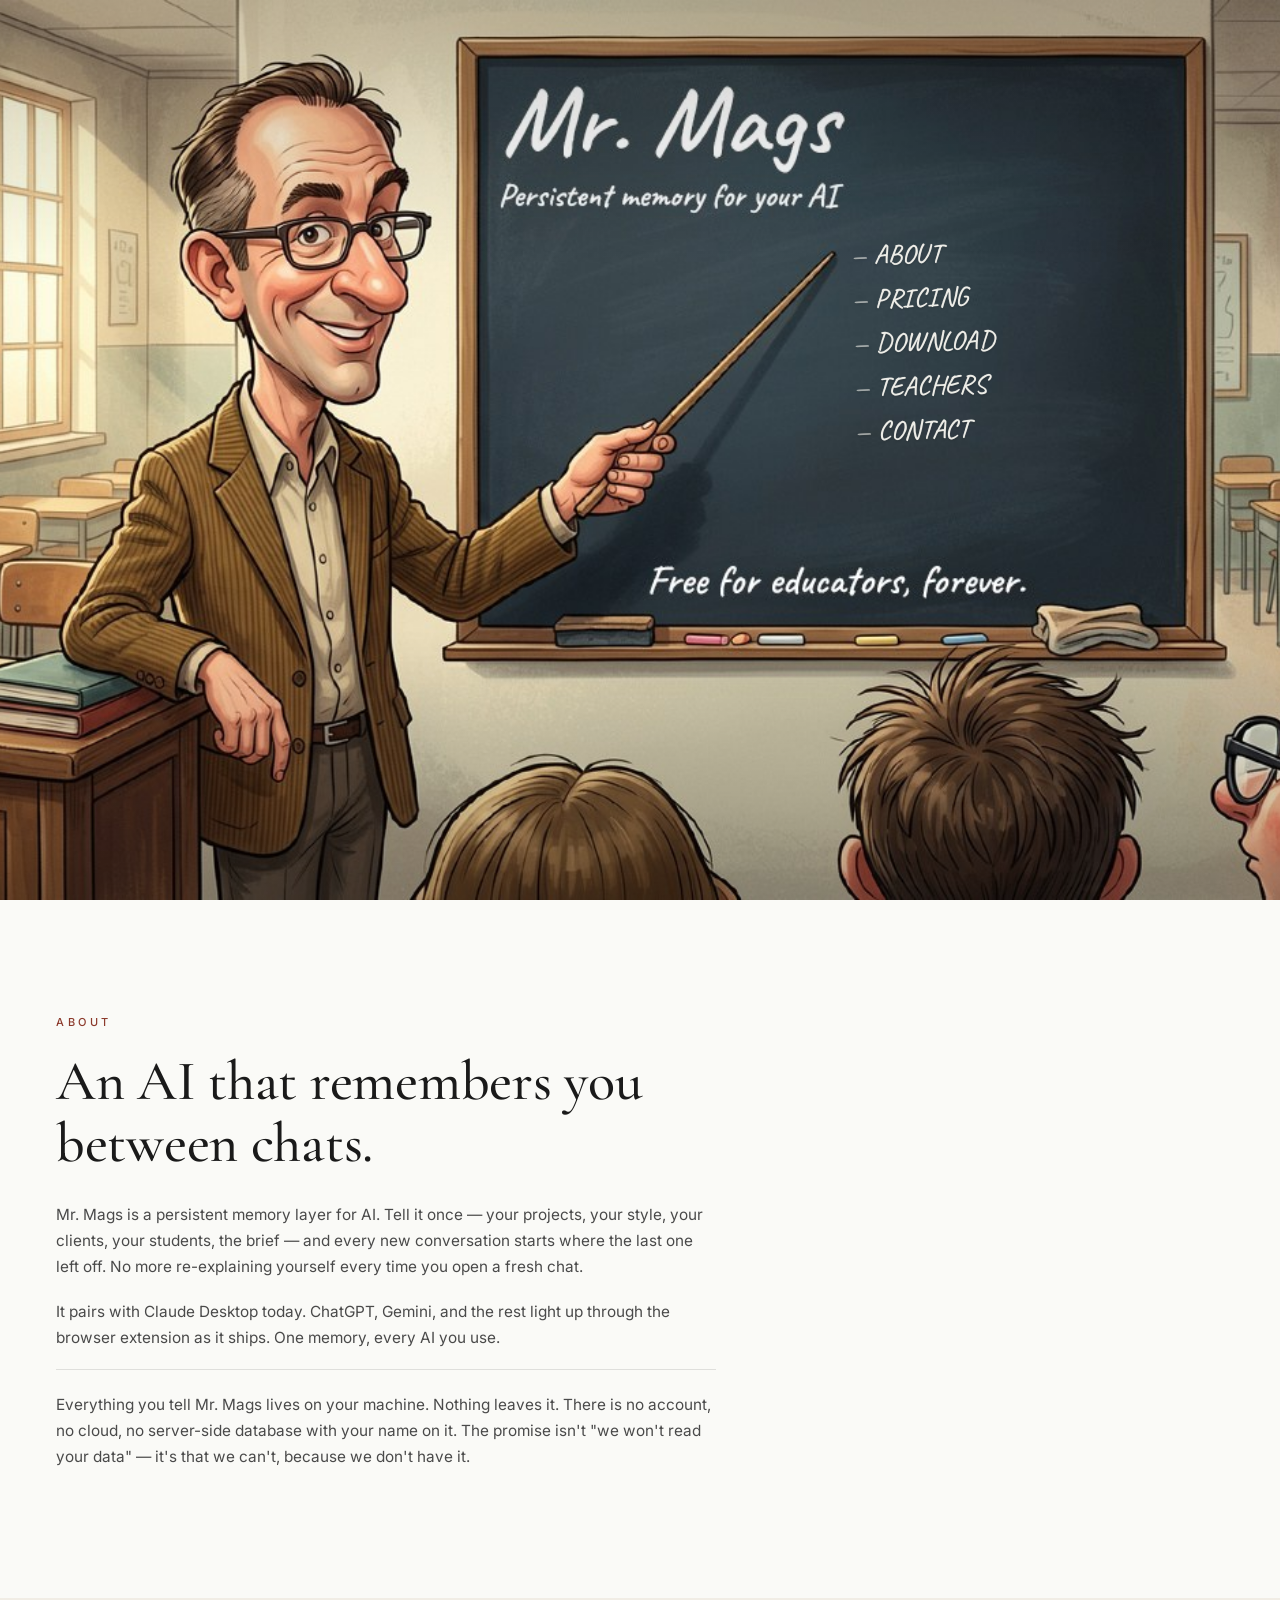
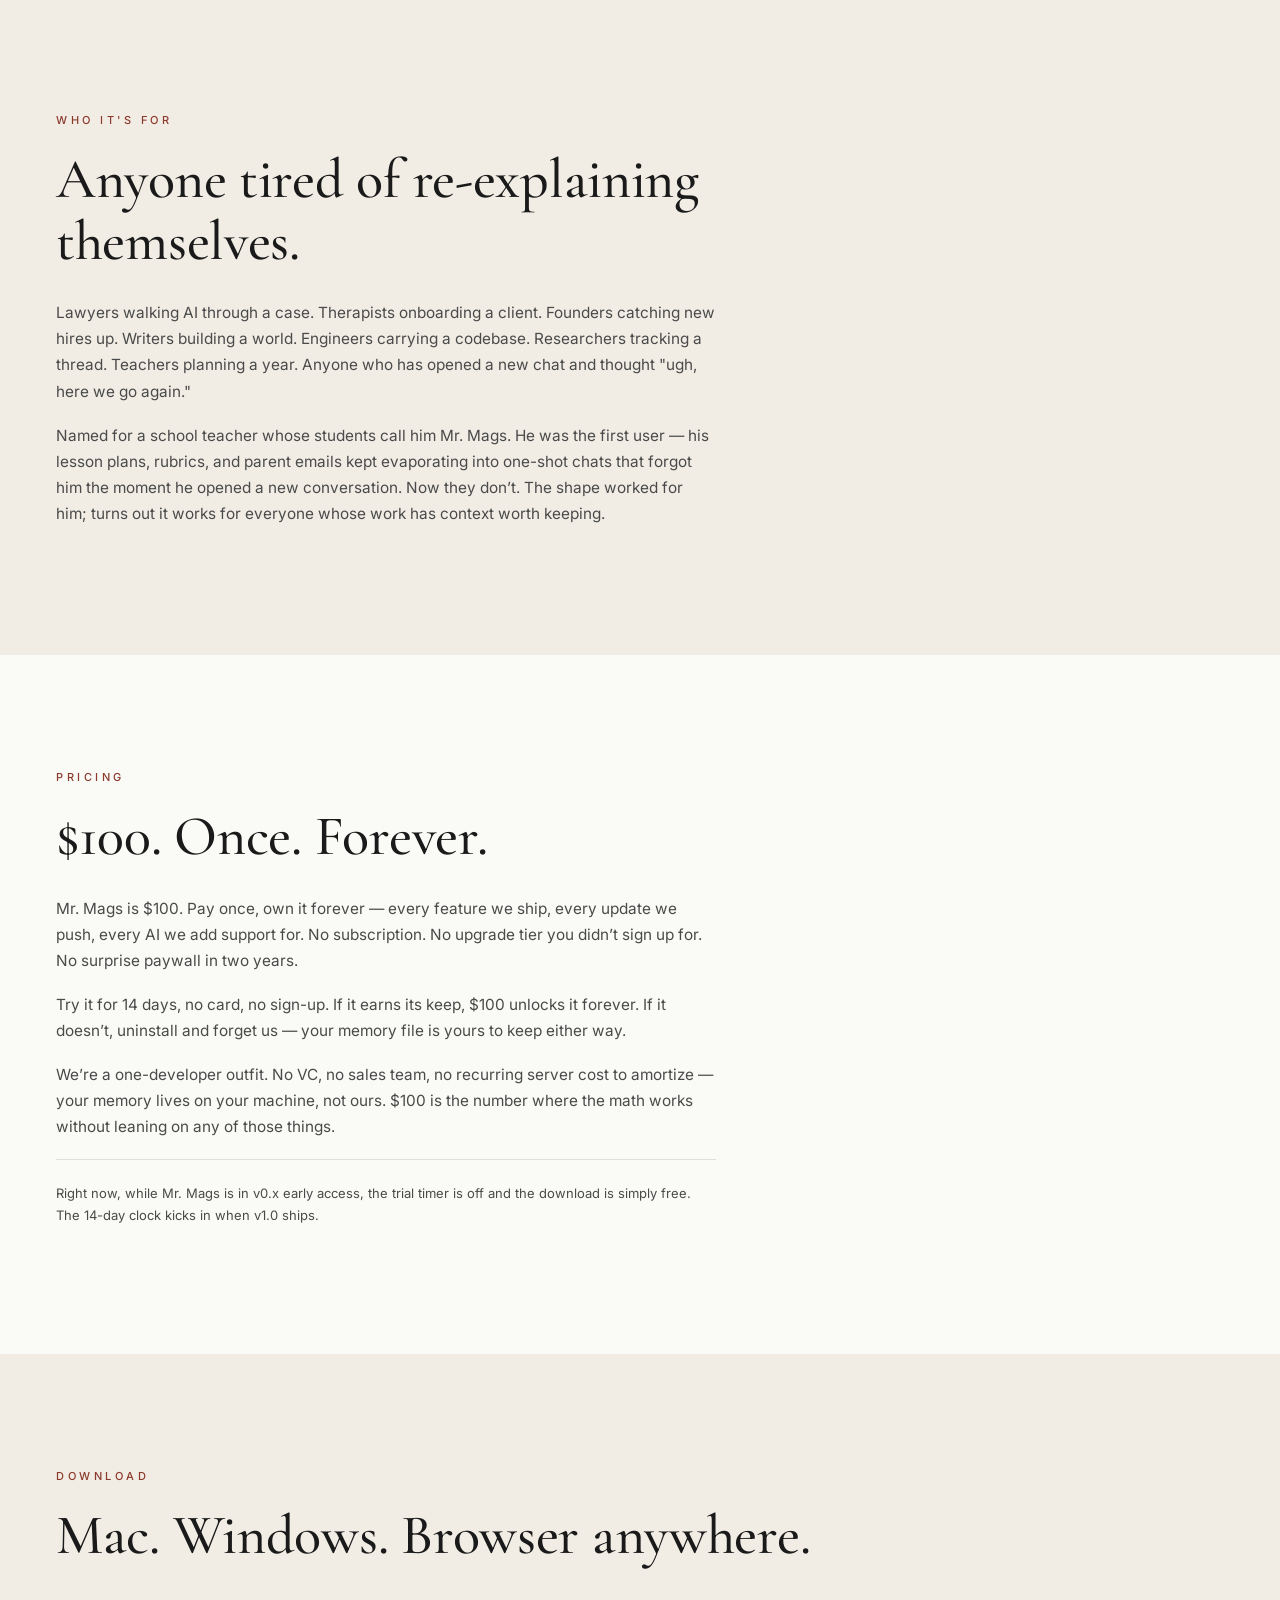
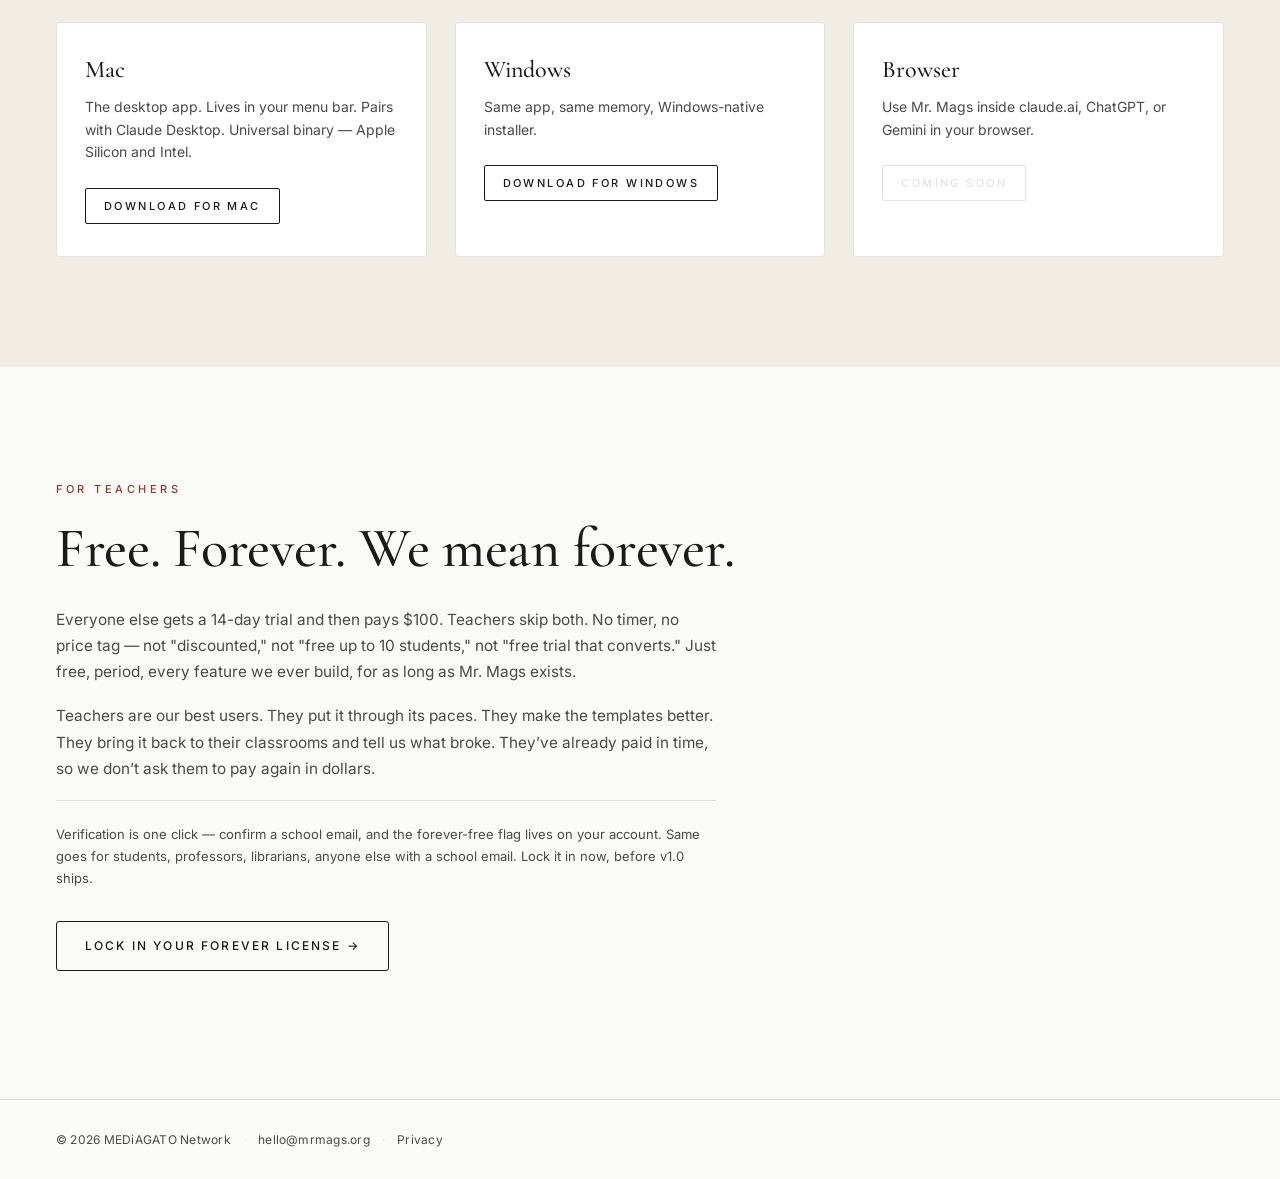
==== commit de02ccaf: "downloads: light up Mac + Windows links to cdn.mrmags.org (R2)" ====
--- a/index.html
+++ b/index.html
@@ -114,13 +114,13 @@
     <div class="downloads">
       <article class="dl-card">
         <h3>Mac</h3>
-        <p>The desktop app. Lives in your menu bar. Pairs with Claude Desktop.</p>
-        <a class="dl-link disabled" aria-disabled="true">Coming soon</a>
+        <p>The desktop app. Lives in your menu bar. Pairs with Claude Desktop. Universal binary — Apple Silicon and Intel.</p>
+        <a class="dl-link" href="https://cdn.mrmags.org/Mr-Mags.dmg">Download for Mac</a>
       </article>
       <article class="dl-card">
         <h3>Windows</h3>
         <p>Same app, same memory, Windows-native installer.</p>
-        <a class="dl-link disabled" aria-disabled="true">Coming soon</a>
+        <a class="dl-link" href="https://cdn.mrmags.org/Mr-Mags-Setup.exe">Download for Windows</a>
       </article>
       <article class="dl-card">
         <h3>Browser</h3>
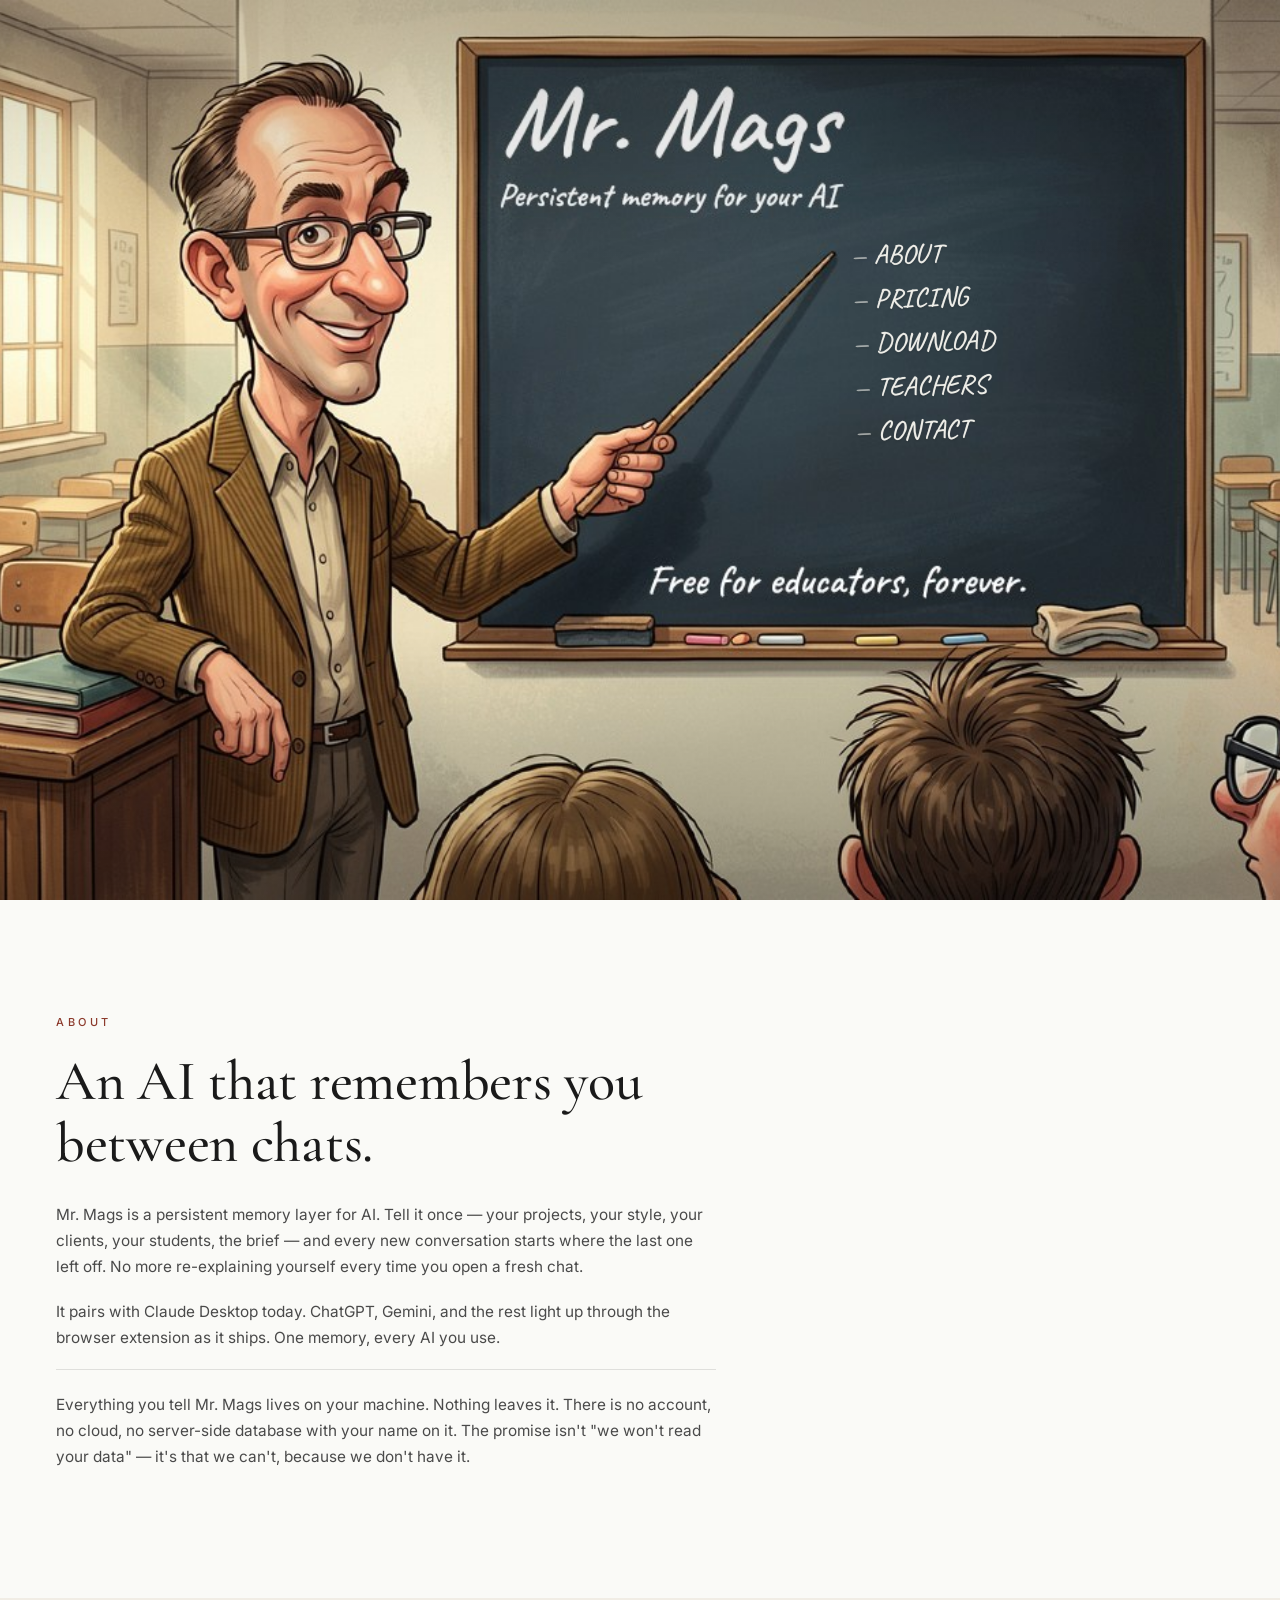
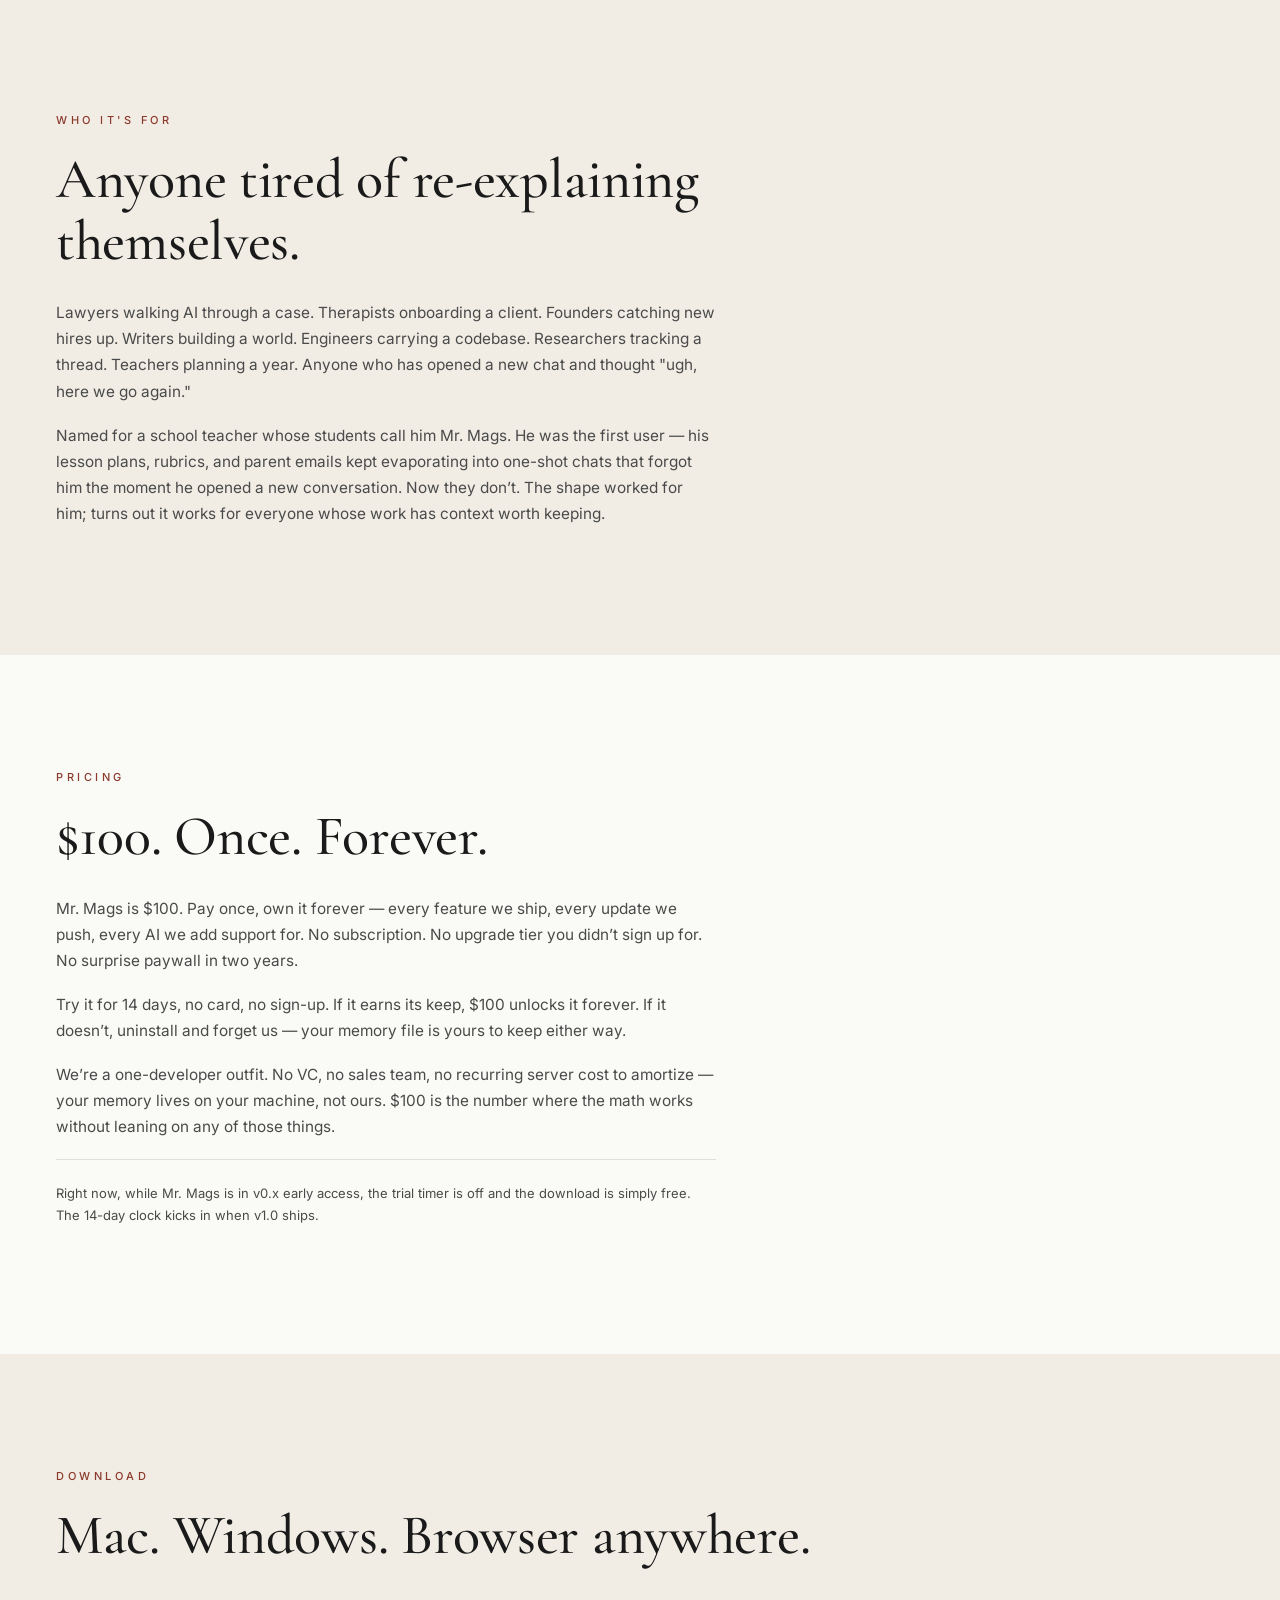
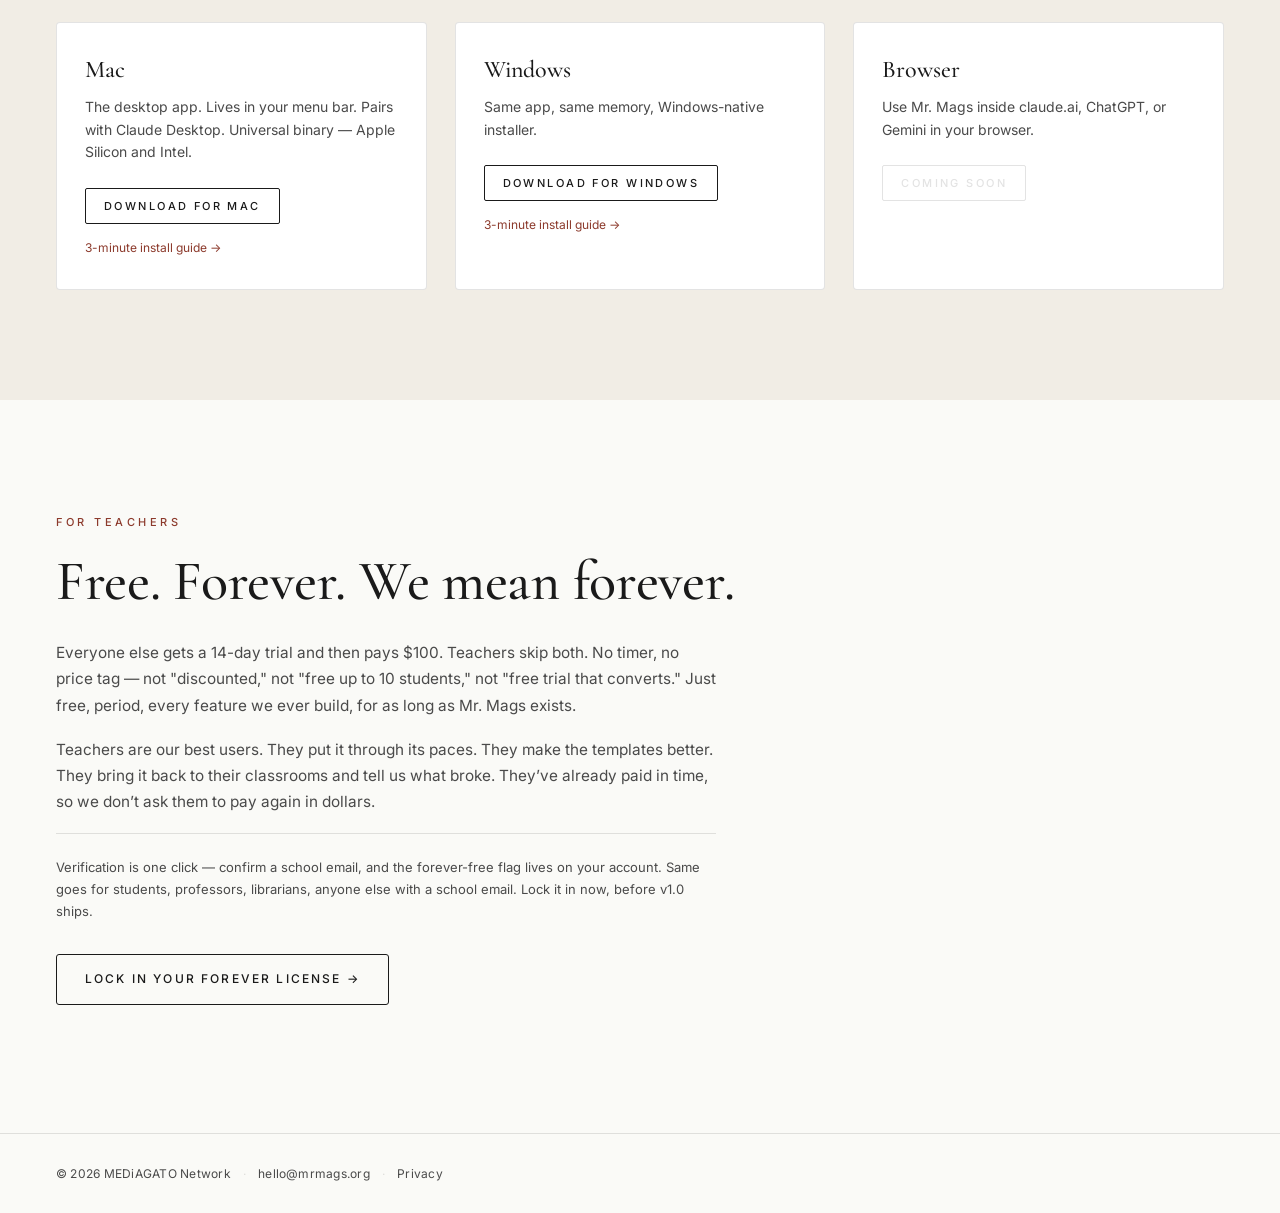
==== commit 6e7b07df: "install: 3-min step-by-step for unsigned Mac/Win — handles Gatekeeper + SmartScreen prompts" ====
--- a/index.html
+++ b/index.html
@@ -116,11 +116,13 @@
         <h3>Mac</h3>
         <p>The desktop app. Lives in your menu bar. Pairs with Claude Desktop. Universal binary — Apple Silicon and Intel.</p>
         <a class="dl-link" href="https://cdn.mrmags.org/Mr-Mags.dmg">Download for Mac</a>
+        <p class="dl-hint"><a href="/install#mac-on-a-mac">3-minute install guide →</a></p>
       </article>
       <article class="dl-card">
         <h3>Windows</h3>
         <p>Same app, same memory, Windows-native installer.</p>
         <a class="dl-link" href="https://cdn.mrmags.org/Mr-Mags-Setup.exe">Download for Windows</a>
+        <p class="dl-hint"><a href="/install#on-windows">3-minute install guide →</a></p>
       </article>
       <article class="dl-card">
         <h3>Browser</h3>
--- a/assets/site.css
+++ b/assets/site.css
@@ -400,6 +400,22 @@
   cursor: default;
 }
 
+.dl-hint {
+  margin: 14px 0 0 !important;
+  font-size: 12px !important;
+  color: var(--ink-soft);
+}
+
+.dl-hint a {
+  color: var(--accent);
+  border-bottom: 1px solid transparent;
+  transition: border-color .15s;
+}
+
+.dl-hint a:hover {
+  border-bottom-color: var(--accent);
+}
+
 /* ── Footer ─────────────────────────────────────────────────────────── */
 
 .foot {
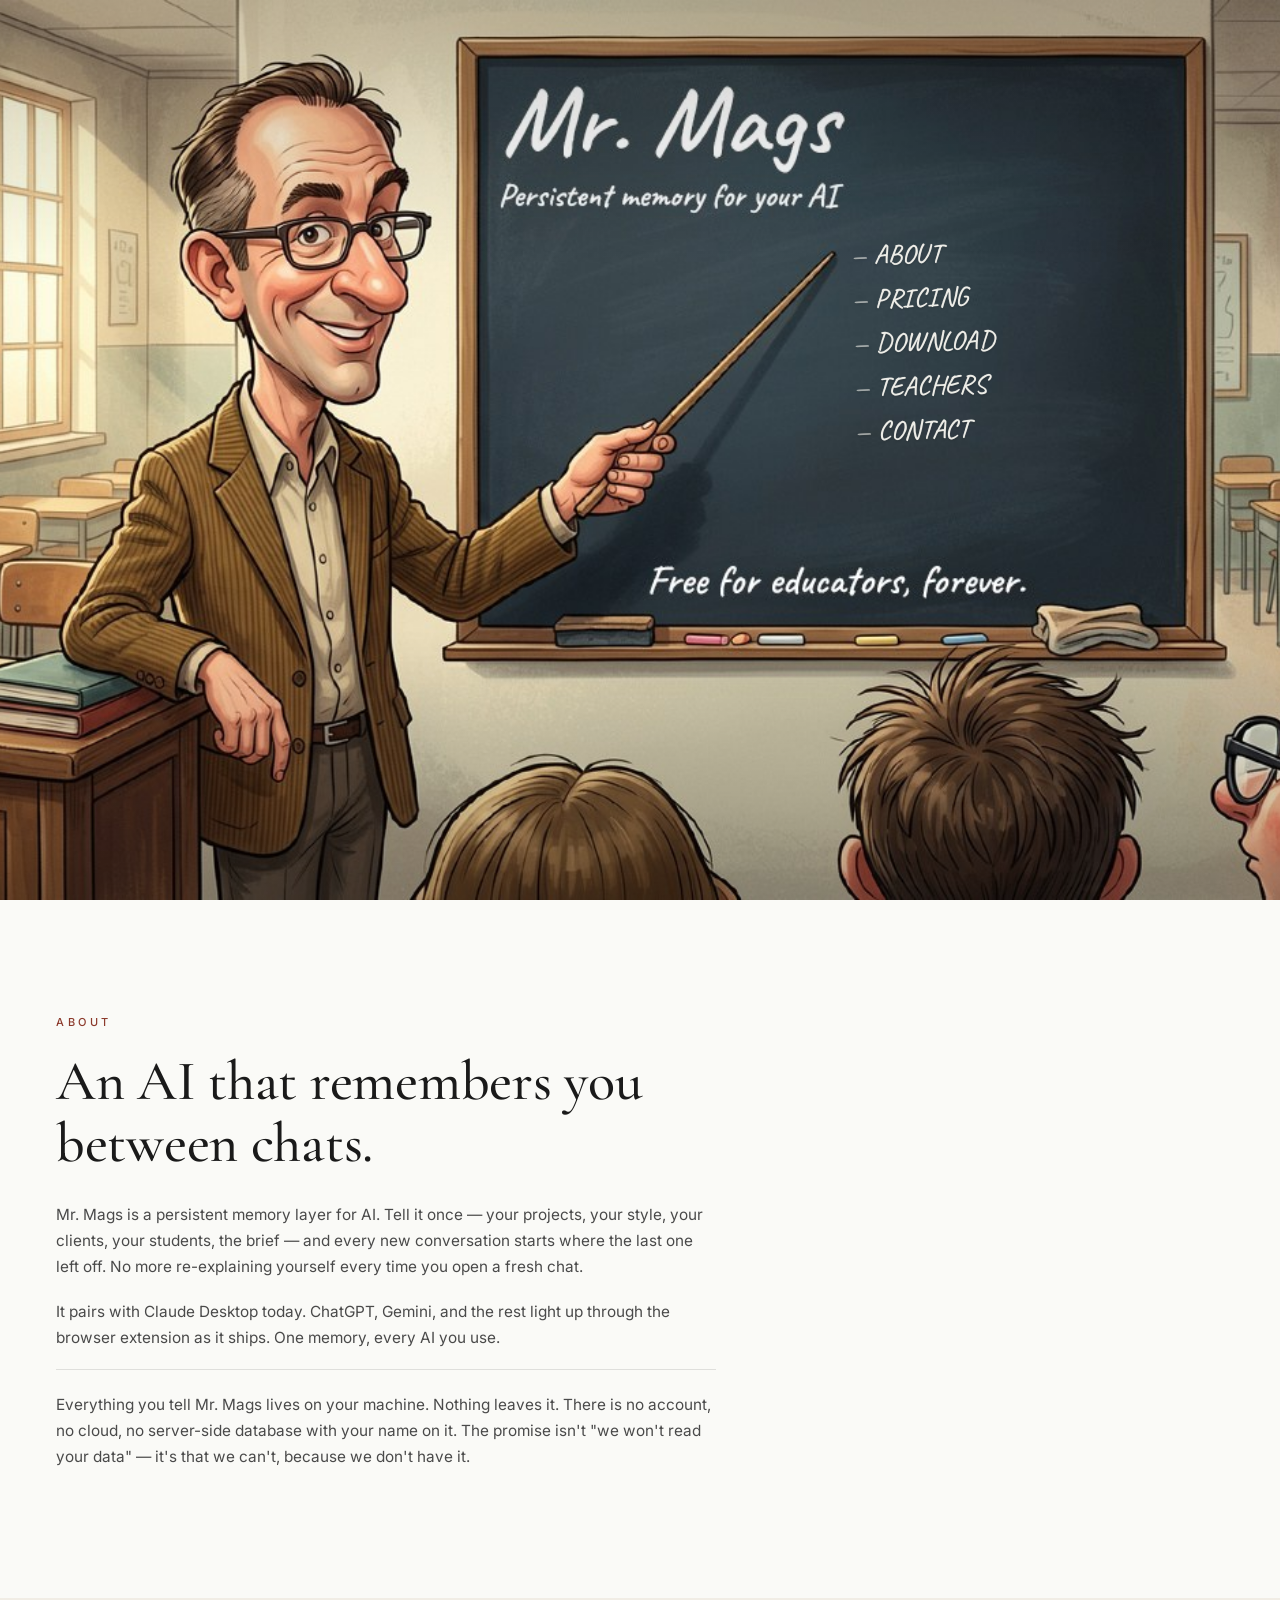
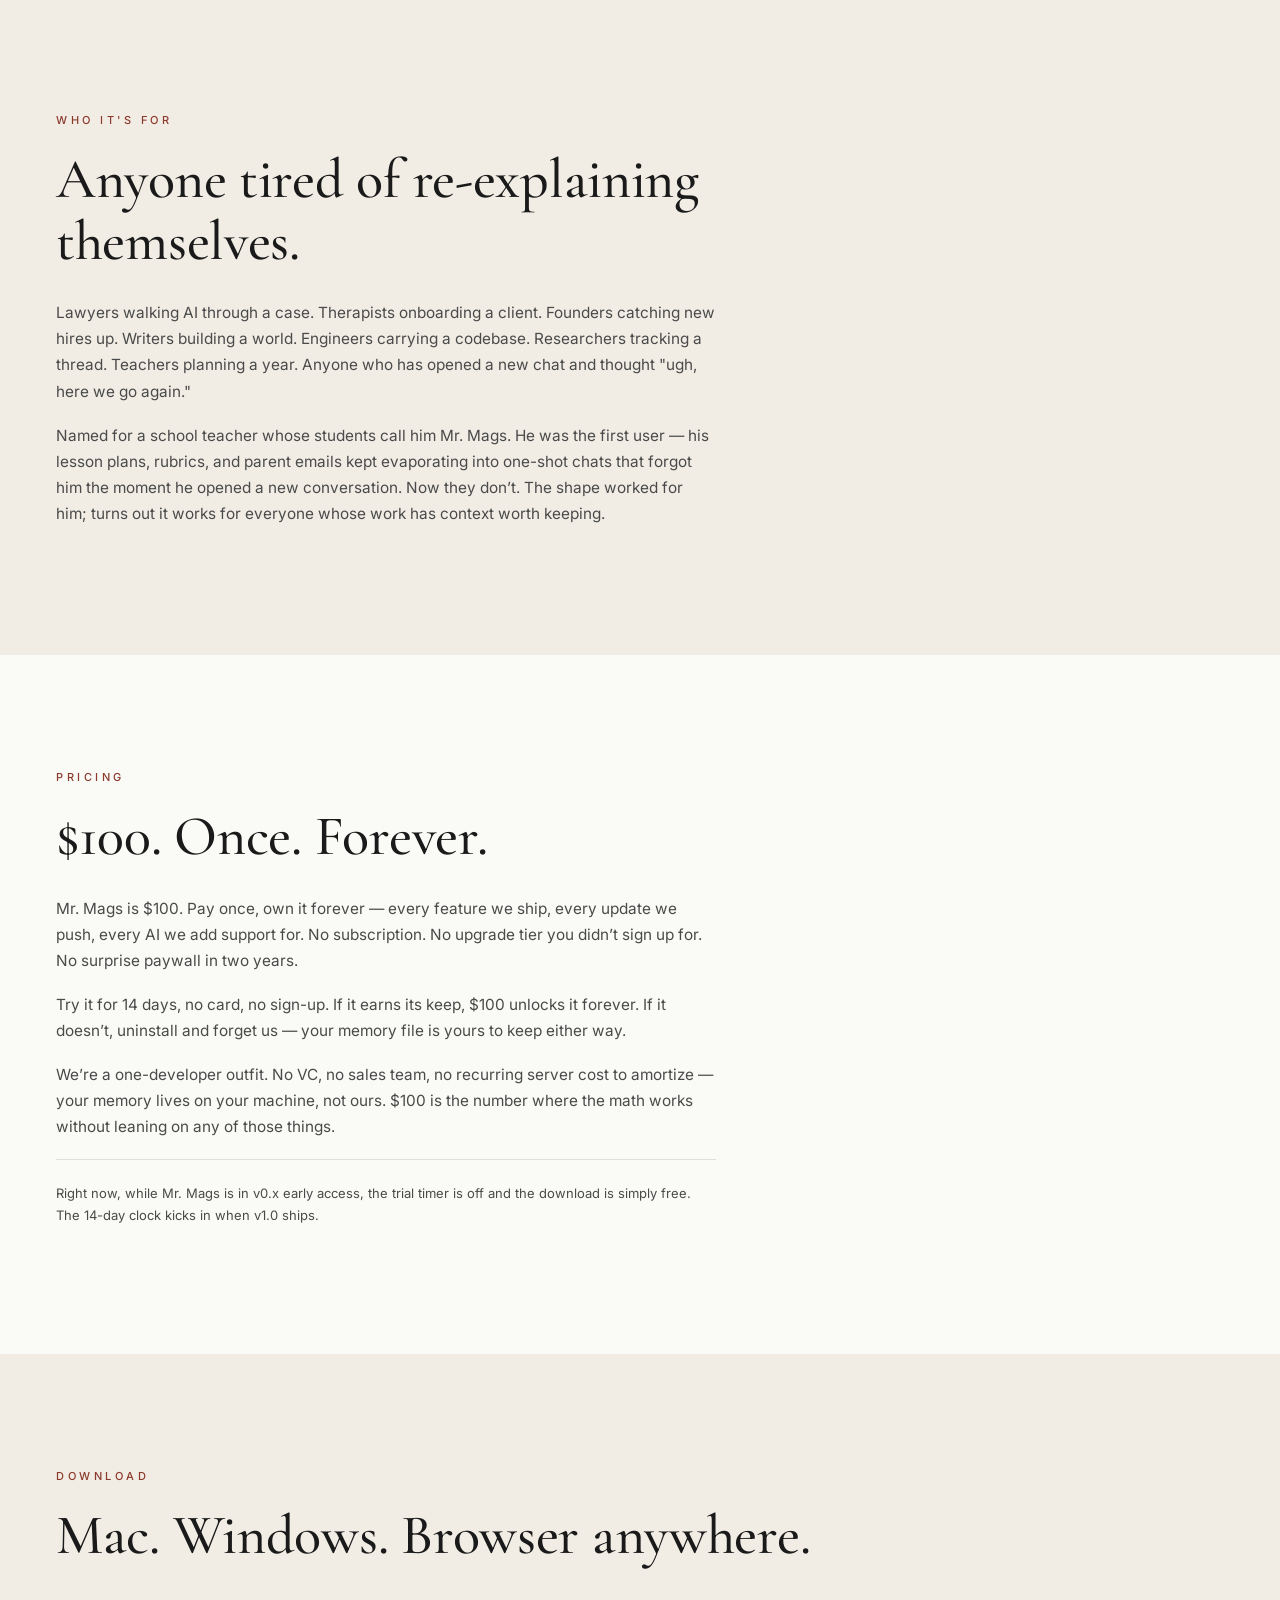
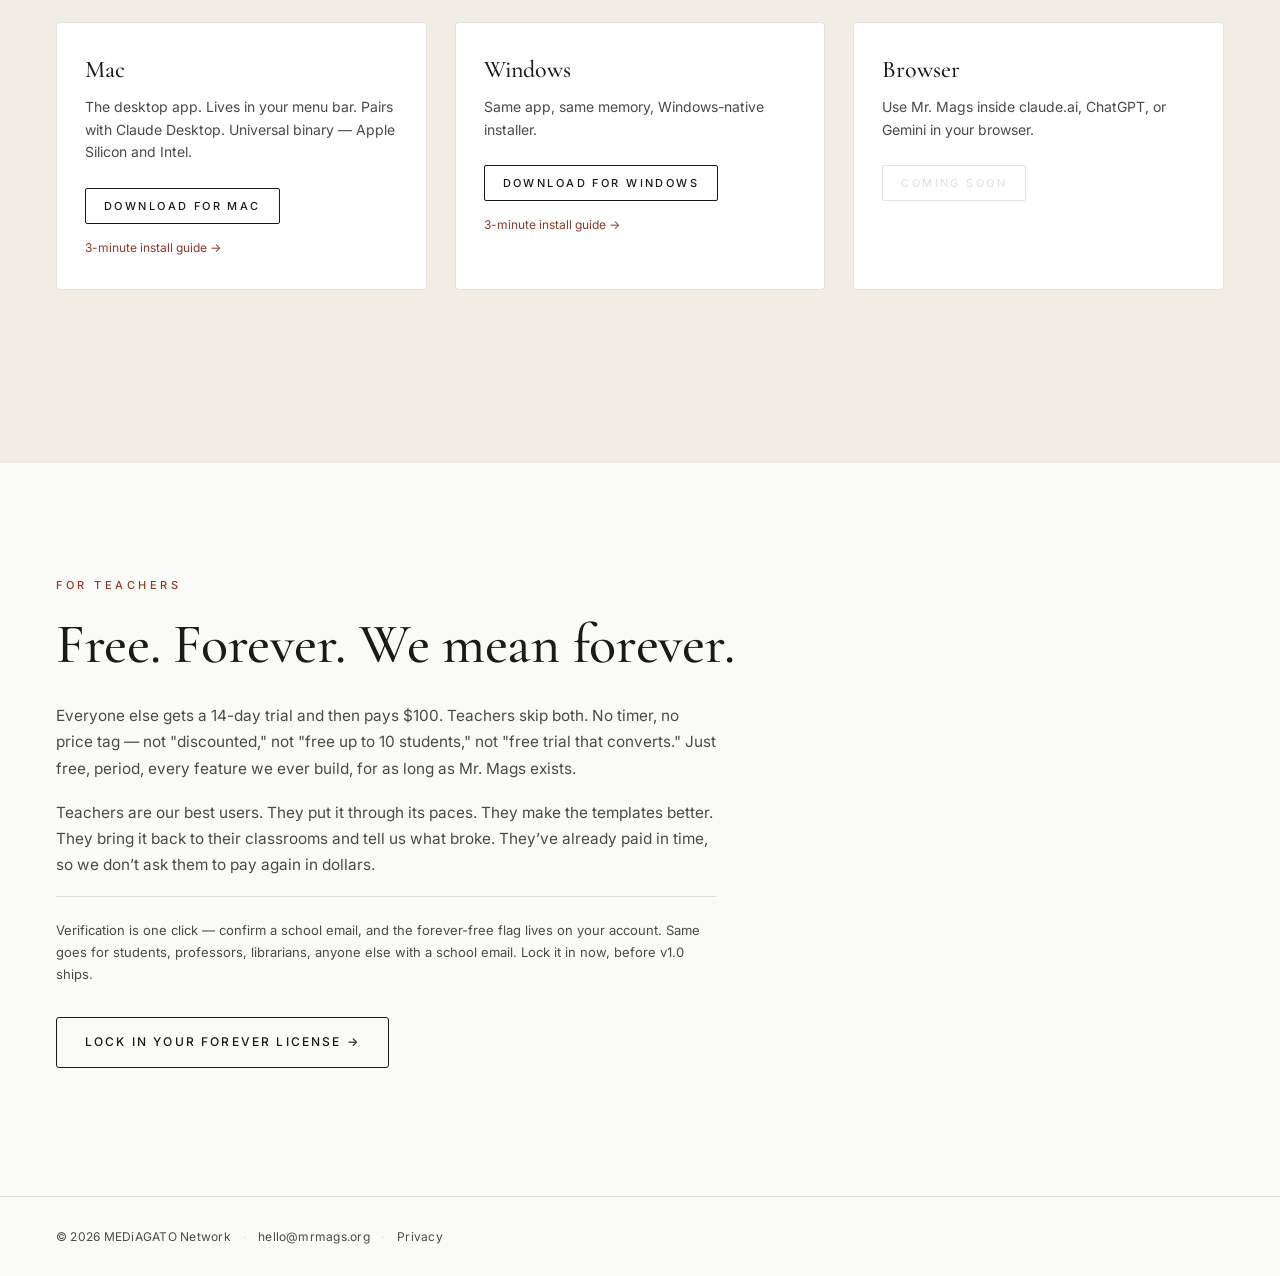
==== commit decc7329: "downloads: counter via /api/d/[file] + /api/stats — D1-backed, salted IP hash, live total on home" ====
--- a/index.html
+++ b/index.html
@@ -16,7 +16,7 @@
 <link rel="icon" href="/favicon.ico" />
 <link rel="preconnect" href="https://fonts.googleapis.com" />
 <link rel="preconnect" href="https://fonts.gstatic.com" crossorigin />
-<link rel="stylesheet" href="/assets/site.css?v=9" />
+<link rel="stylesheet" href="/assets/site.css?v=10" />
 </head>
 
 <body>
@@ -115,13 +115,13 @@
       <article class="dl-card">
         <h3>Mac</h3>
         <p>The desktop app. Lives in your menu bar. Pairs with Claude Desktop. Universal binary — Apple Silicon and Intel.</p>
-        <a class="dl-link" href="https://cdn.mrmags.org/Mr-Mags.dmg">Download for Mac</a>
+        <a class="dl-link" href="/api/d/Mr-Mags.dmg">Download for Mac</a>
         <p class="dl-hint"><a href="/install#mac-on-a-mac">3-minute install guide →</a></p>
       </article>
       <article class="dl-card">
         <h3>Windows</h3>
         <p>Same app, same memory, Windows-native installer.</p>
-        <a class="dl-link" href="https://cdn.mrmags.org/Mr-Mags-Setup.exe">Download for Windows</a>
+        <a class="dl-link" href="/api/d/Mr-Mags-Setup.exe">Download for Windows</a>
         <p class="dl-hint"><a href="/install#on-windows">3-minute install guide →</a></p>
       </article>
       <article class="dl-card">
@@ -130,6 +130,7 @@
         <a class="dl-link disabled" aria-disabled="true">Coming soon</a>
       </article>
     </div>
+    <p class="dl-counter" id="dl-counter" aria-live="polite"></p>
   </div>
 </section>
 
@@ -168,6 +169,21 @@
   </div>
 </footer>
 
-<script>document.getElementById('yr').textContent = new Date().getFullYear();</script>
+<script>
+document.getElementById('yr').textContent = new Date().getFullYear();
+fetch('/api/stats')
+  .then(r => r.ok ? r.json() : null)
+  .then(d => {
+    if (!d || !d.total) return;
+    const el = document.getElementById('dl-counter');
+    if (!el) return;
+    const n = d.total.toLocaleString();
+    const week = d.last_7_days || 0;
+    el.textContent = week > 0
+      ? n + " downloads, " + week + " this week."
+      : n + (d.total === 1 ? " download" : " downloads") + " so far.";
+  })
+  .catch(() => { /* silent — counter is decoration, not load-bearing */ });
+</script>
 </body>
 </html>
--- a/assets/site.css
+++ b/assets/site.css
@@ -416,6 +416,17 @@
   border-bottom-color: var(--accent);
 }
 
+.dl-counter {
+  margin: 36px 0 0 !important;
+  text-align: center;
+  font-family: "Cormorant Garamond", Georgia, serif;
+  font-style: italic;
+  font-size: 18px !important;
+  color: var(--ink-soft) !important;
+  letter-spacing: 0.01em;
+  min-height: 1.5em;
+}
+
 /* ── Footer ─────────────────────────────────────────────────────────── */
 
 .foot {
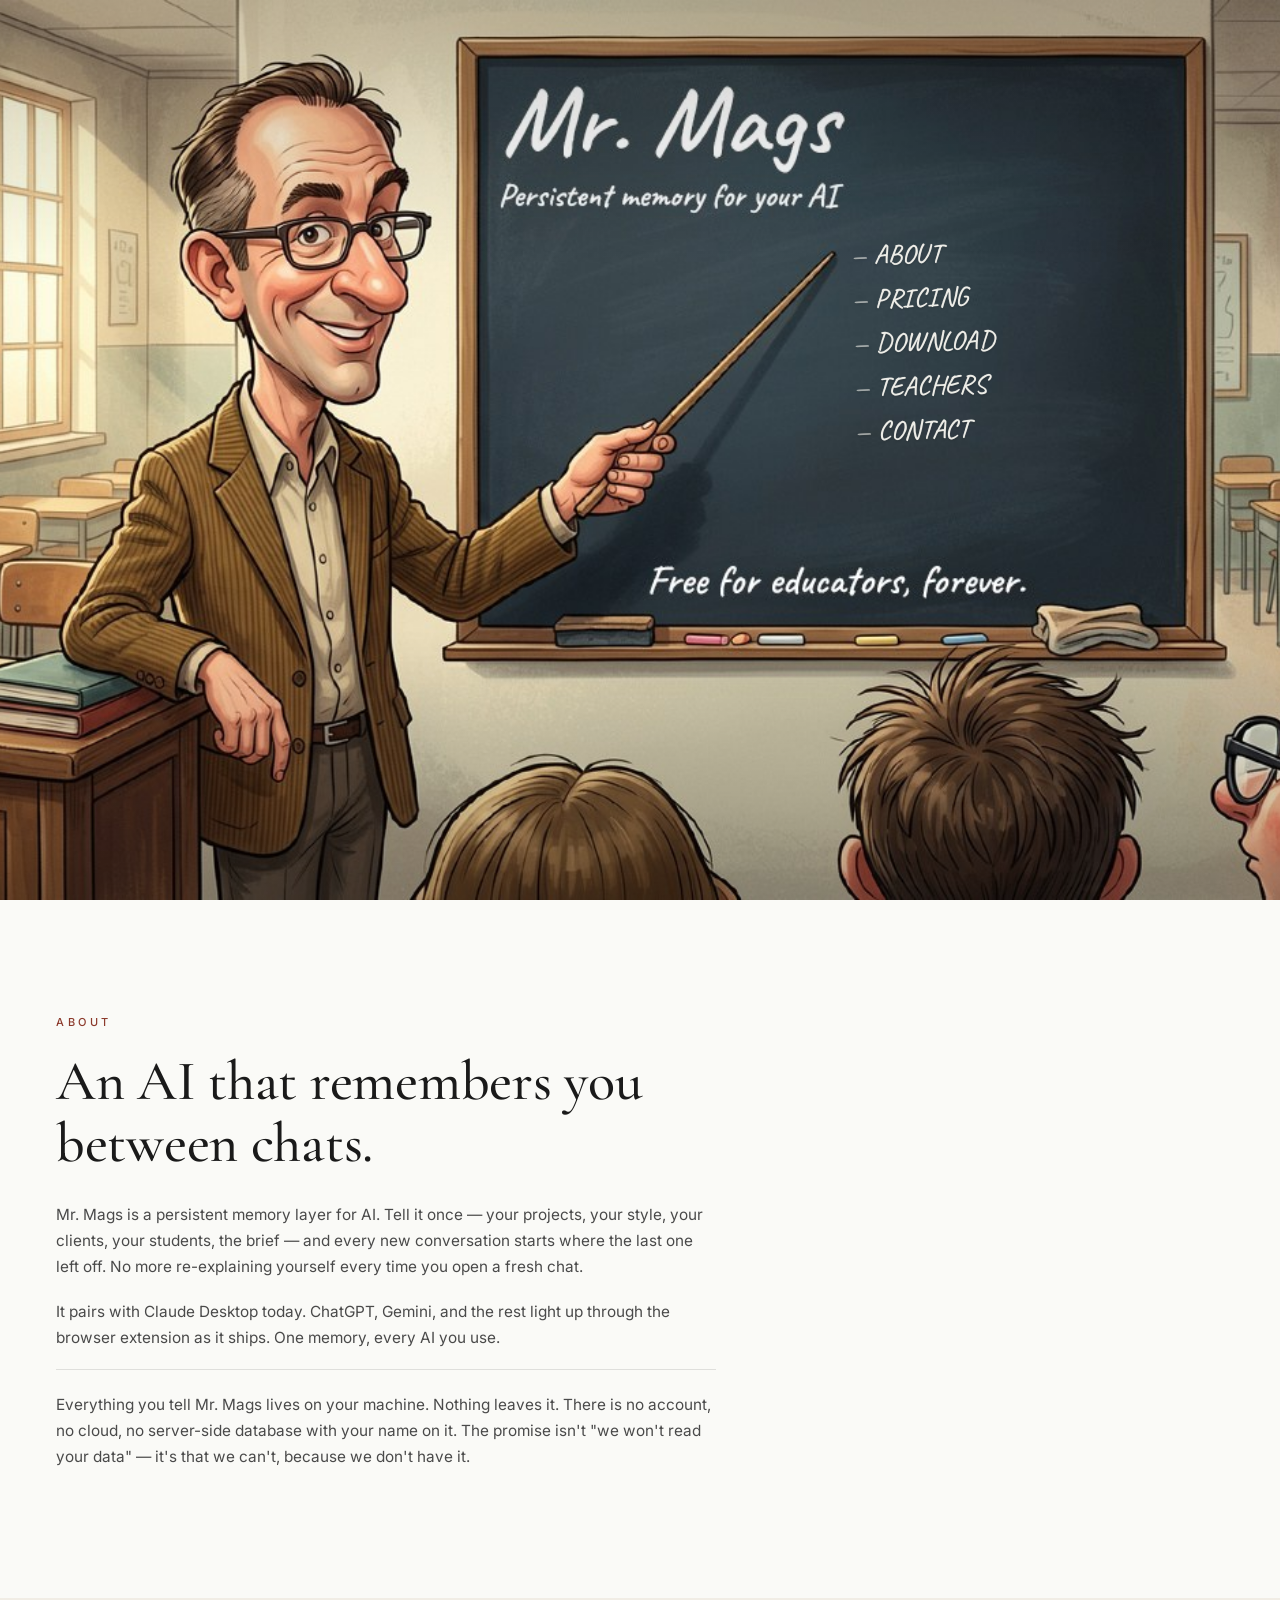
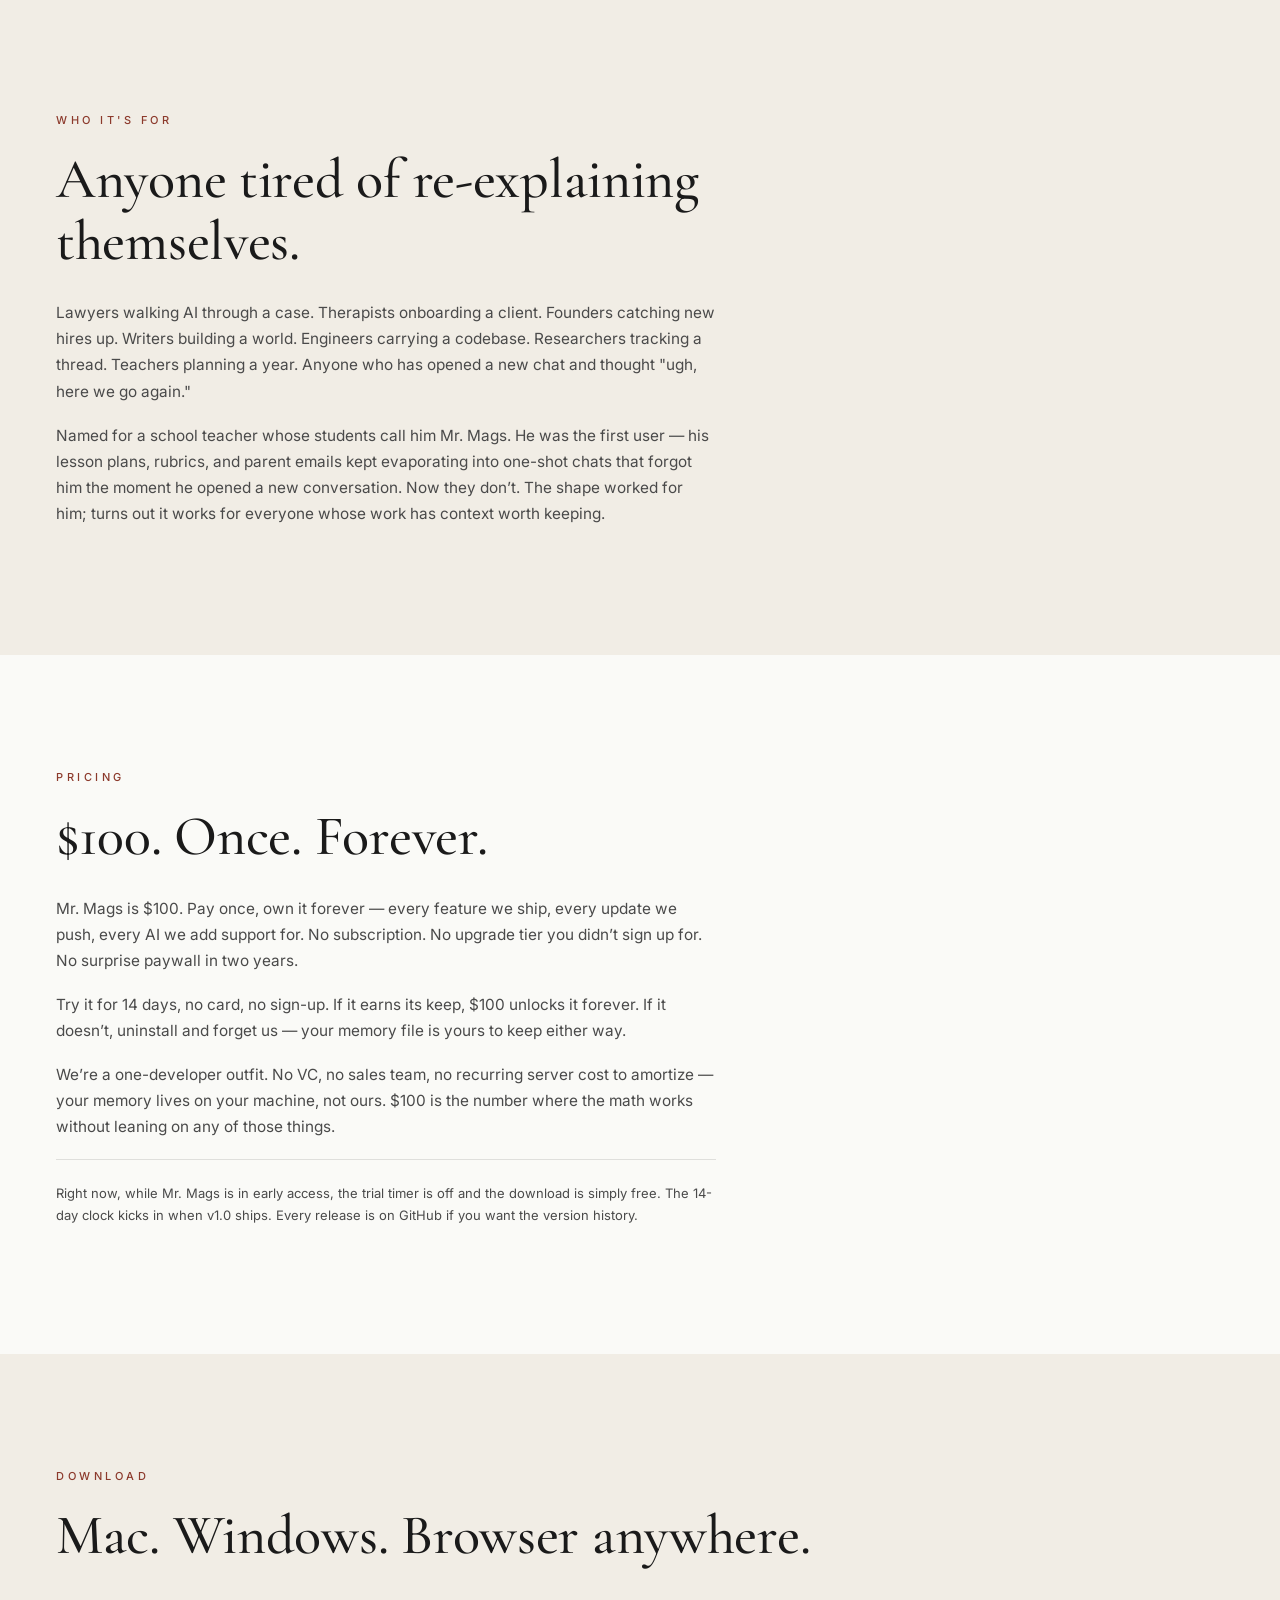
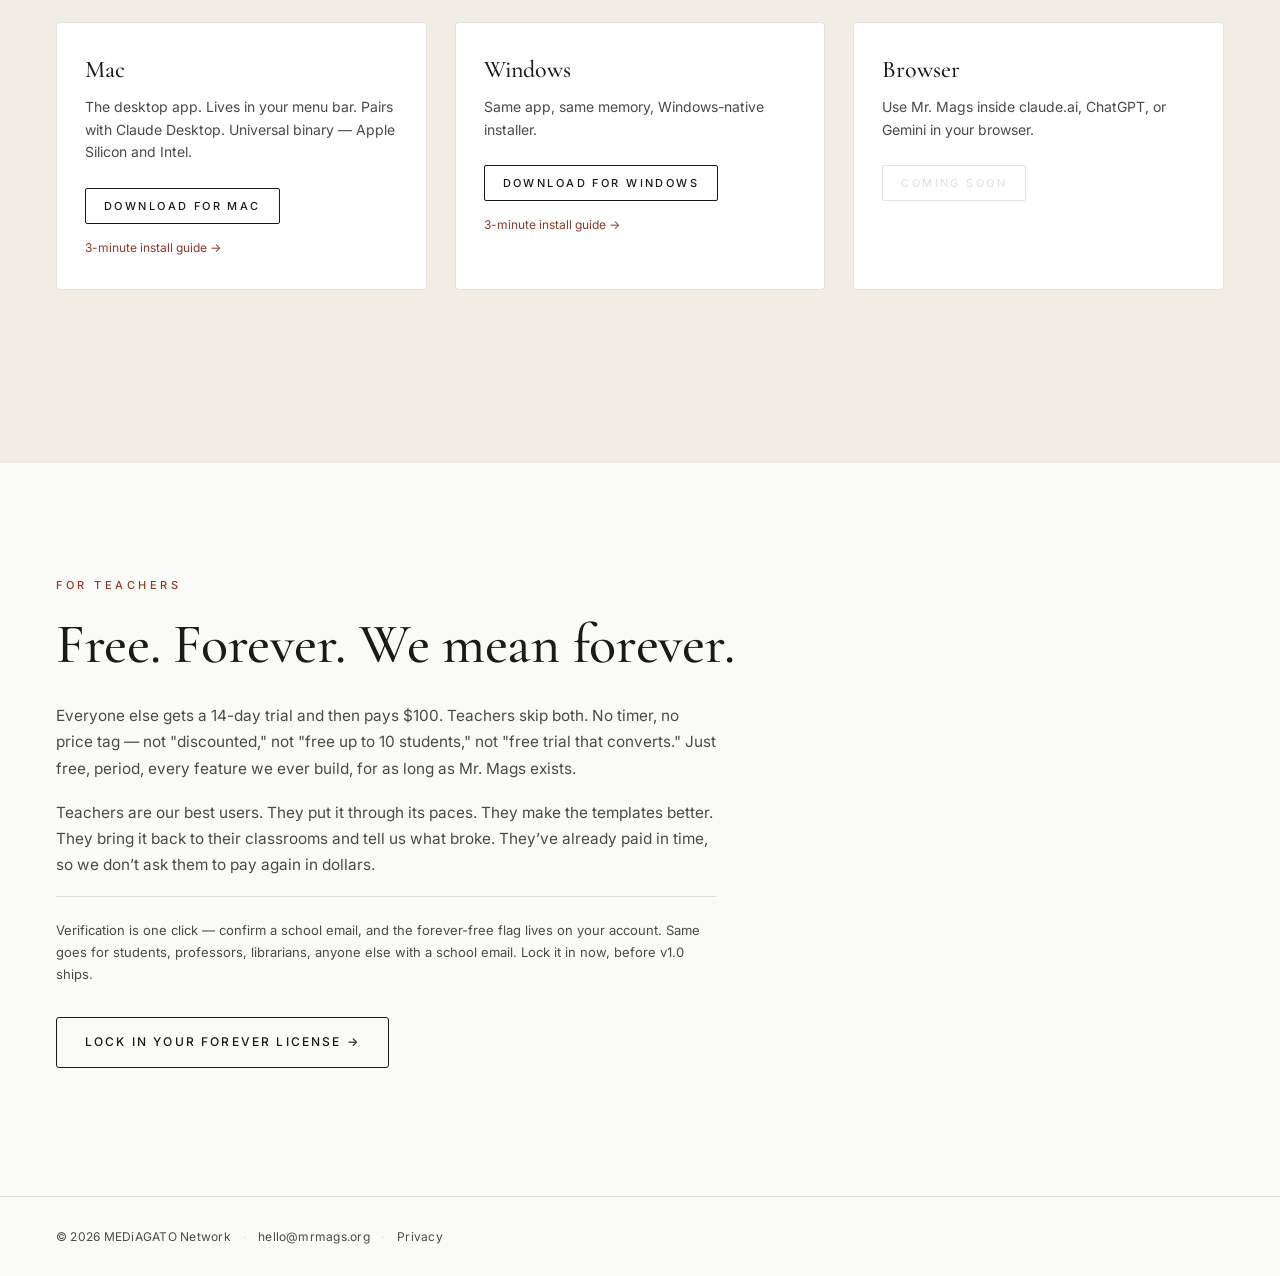
==== commit 107d3b67: "transparency audit: /privacy page (no Google Analytics, no Meta pixel — what we actually log); drop " ====
--- a/index.html
+++ b/index.html
@@ -4,10 +4,10 @@
 <meta charset="utf-8" />
 <meta name="viewport" content="width=device-width, initial-scale=1" />
 <title>Mr. Mags</title>
-<meta name="description" content="Persistent memory for any AI. The student who never forgets." />
+<meta name="description" content="Persistent memory for Claude Desktop today, ChatGPT and Gemini soon. Local-first, free for everyone in early access, always free for teachers." />
 
 <meta property="og:title" content="Mr. Mags" />
-<meta property="og:description" content="Persistent memory for any AI. The student who never forgets." />
+<meta property="og:description" content="Persistent memory for Claude Desktop today, ChatGPT and Gemini soon. Local-first, free for everyone in early access, always free for teachers." />
 <meta property="og:url" content="https://mrmags.org" />
 <meta property="og:image" content="https://mrmags.org/images/hero.jpg" />
 <meta property="og:type" content="website" />
@@ -40,7 +40,7 @@
      say on desktop, so phone users still see the brand promise above the fold. -->
 <section class="mobile-intro">
   <h1>The student who never forgets.</h1>
-  <p>Persistent memory for any AI chat. Free for teachers, forever.</p>
+  <p>Persistent memory for Claude Desktop today, ChatGPT and Gemini soon. Free for teachers, forever.</p>
 </section>
 
 <section id="about" class="section">
@@ -101,8 +101,10 @@
       leaning on any of those things.
     </p>
     <p class="aside small">
-      Right now, while Mr. Mags is in v0.x early access, the trial timer is off and the download is
-      simply free. The 14-day clock kicks in when v1.0 ships.
+      Right now, while Mr. Mags is in early access, the trial timer is off and the download is
+      simply free. The 14-day clock kicks in when v1.0 ships. Every release is on
+      <a href="https://github.com/mediagato/mrmags-app/releases">GitHub</a> if you want the version
+      history.
     </p>
   </div>
 </section>
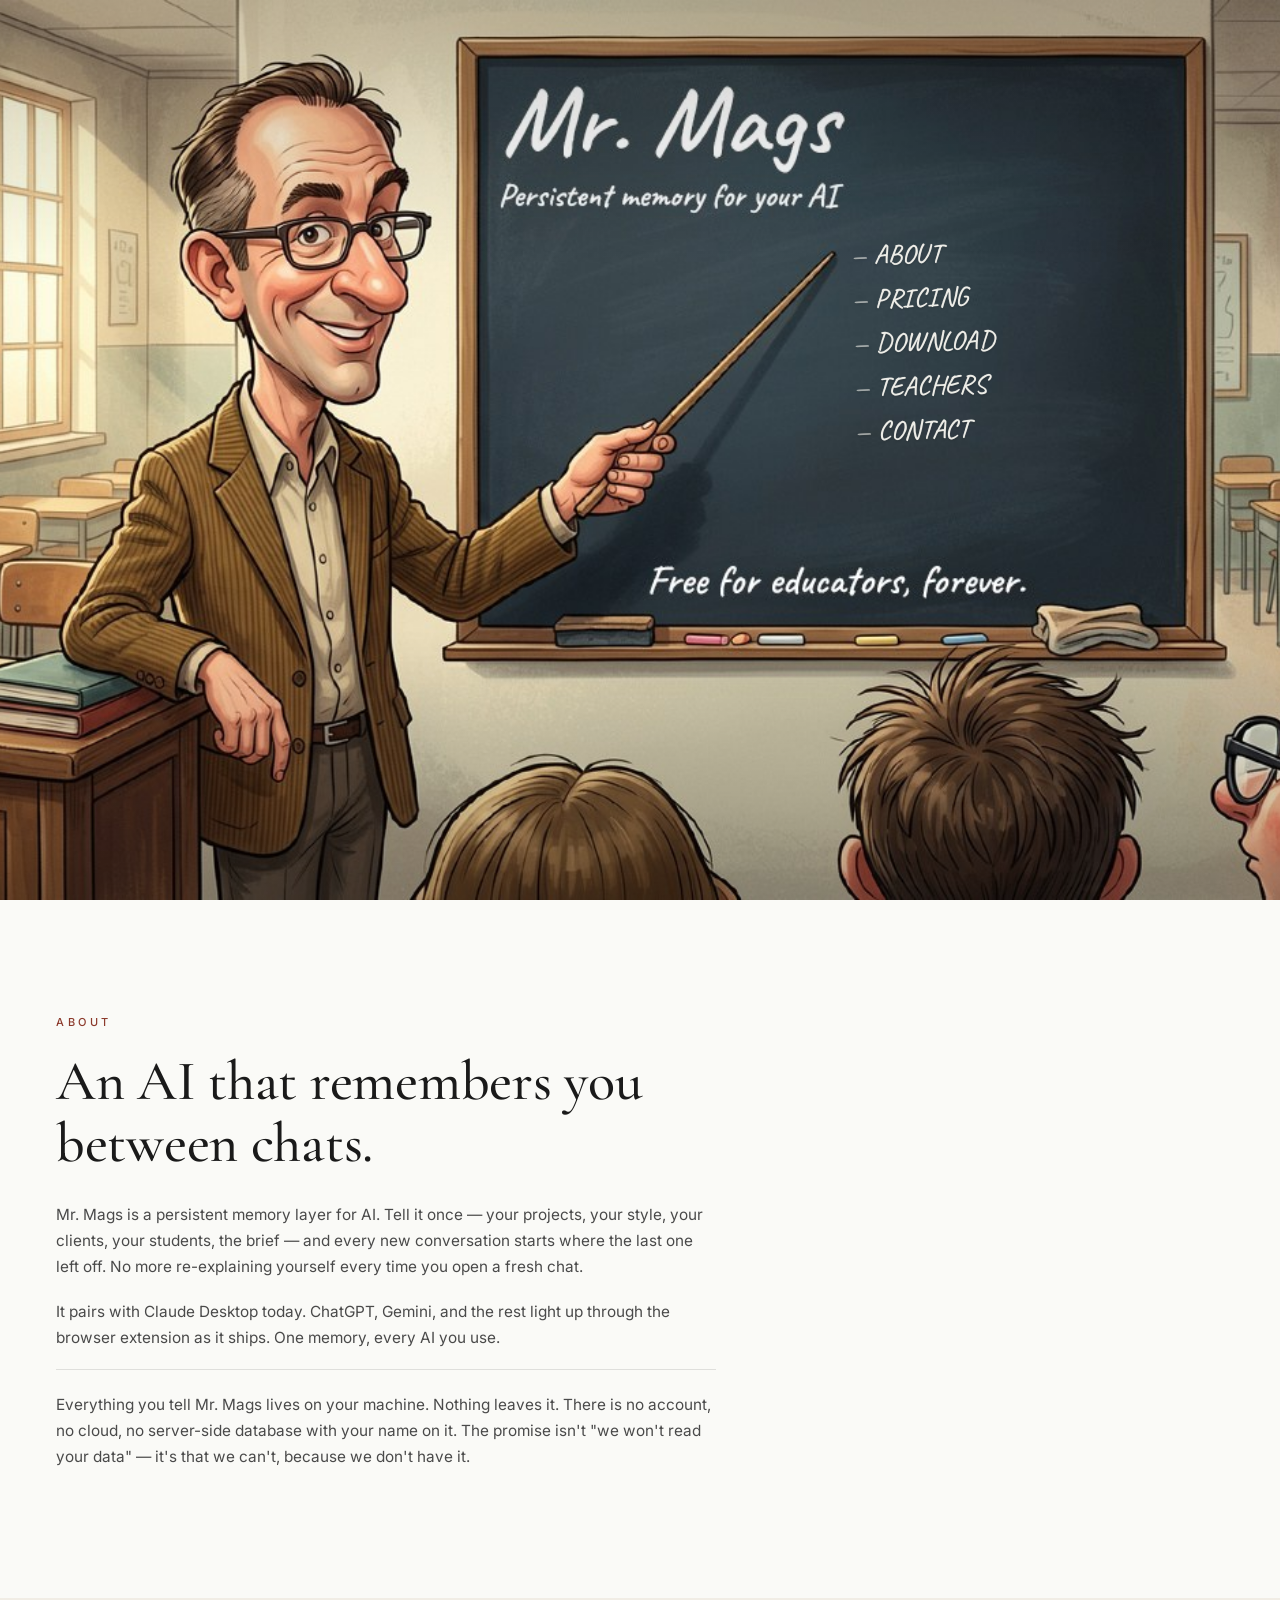
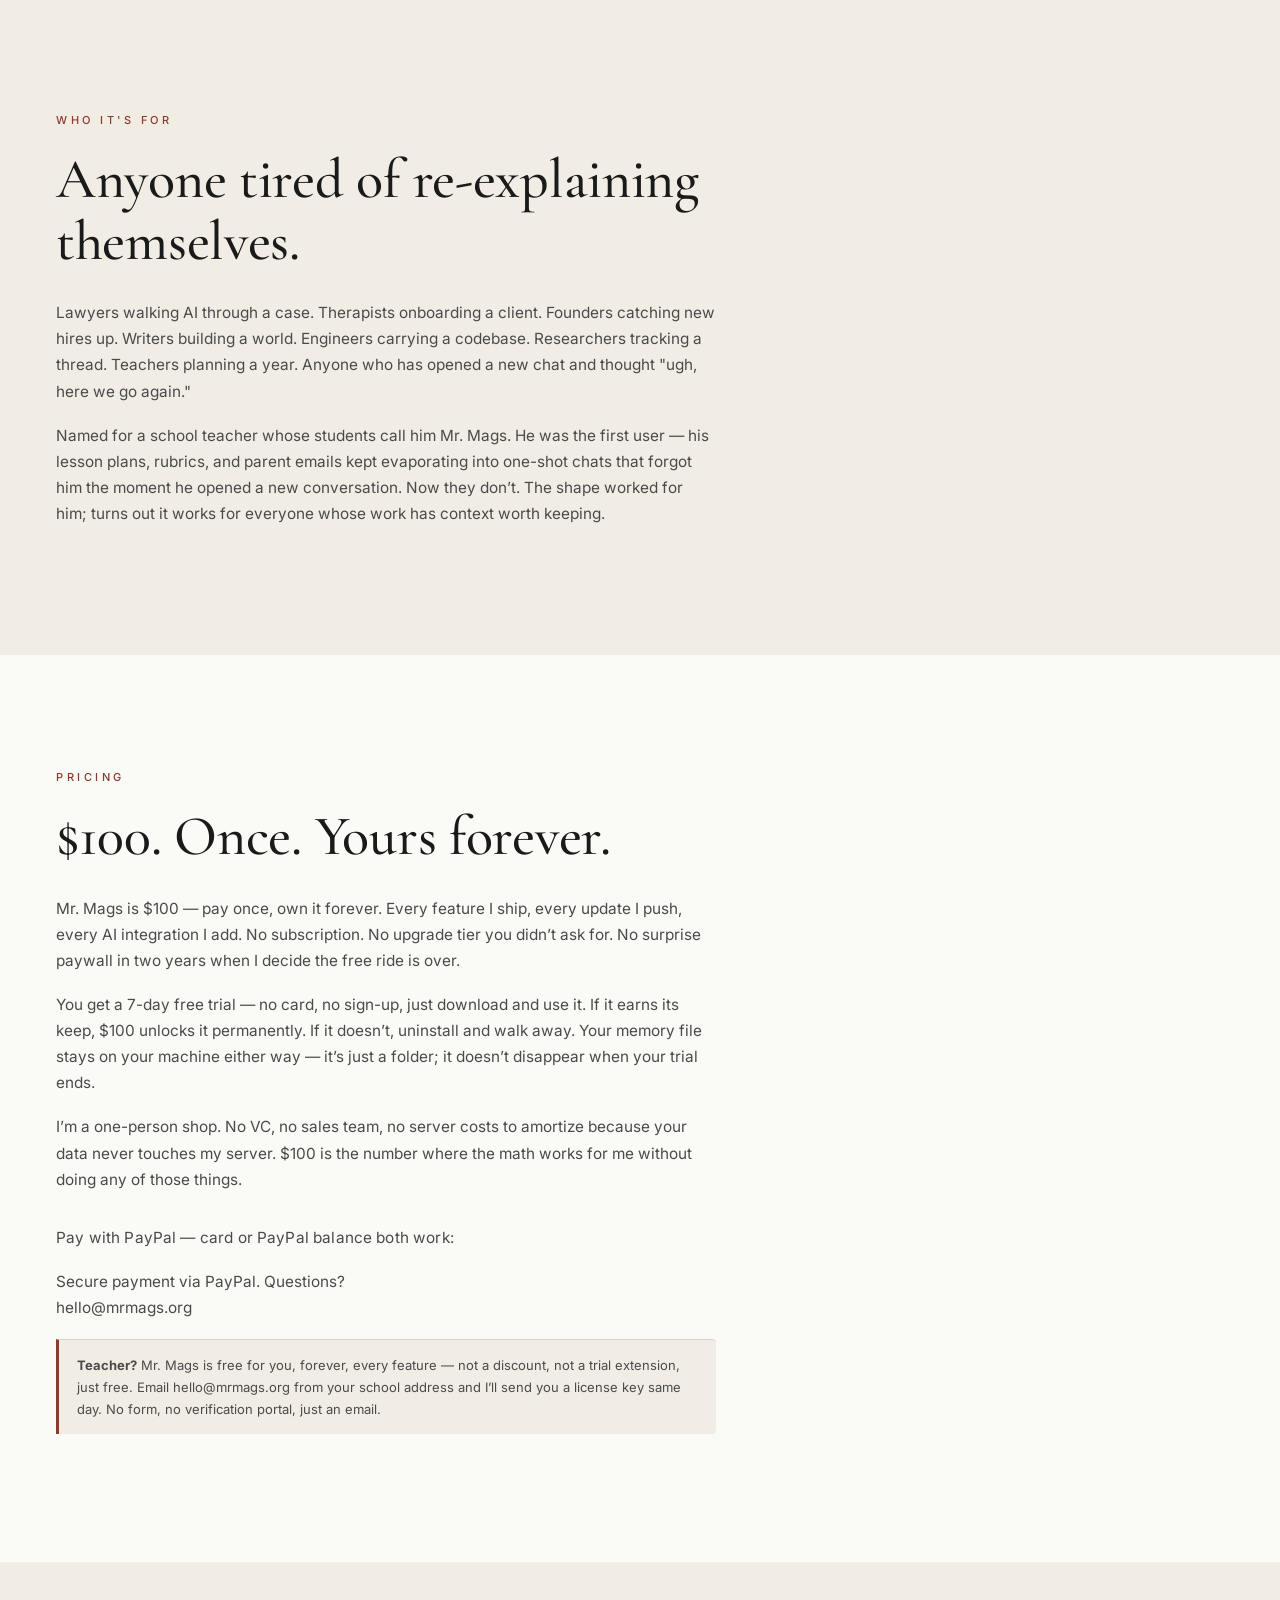
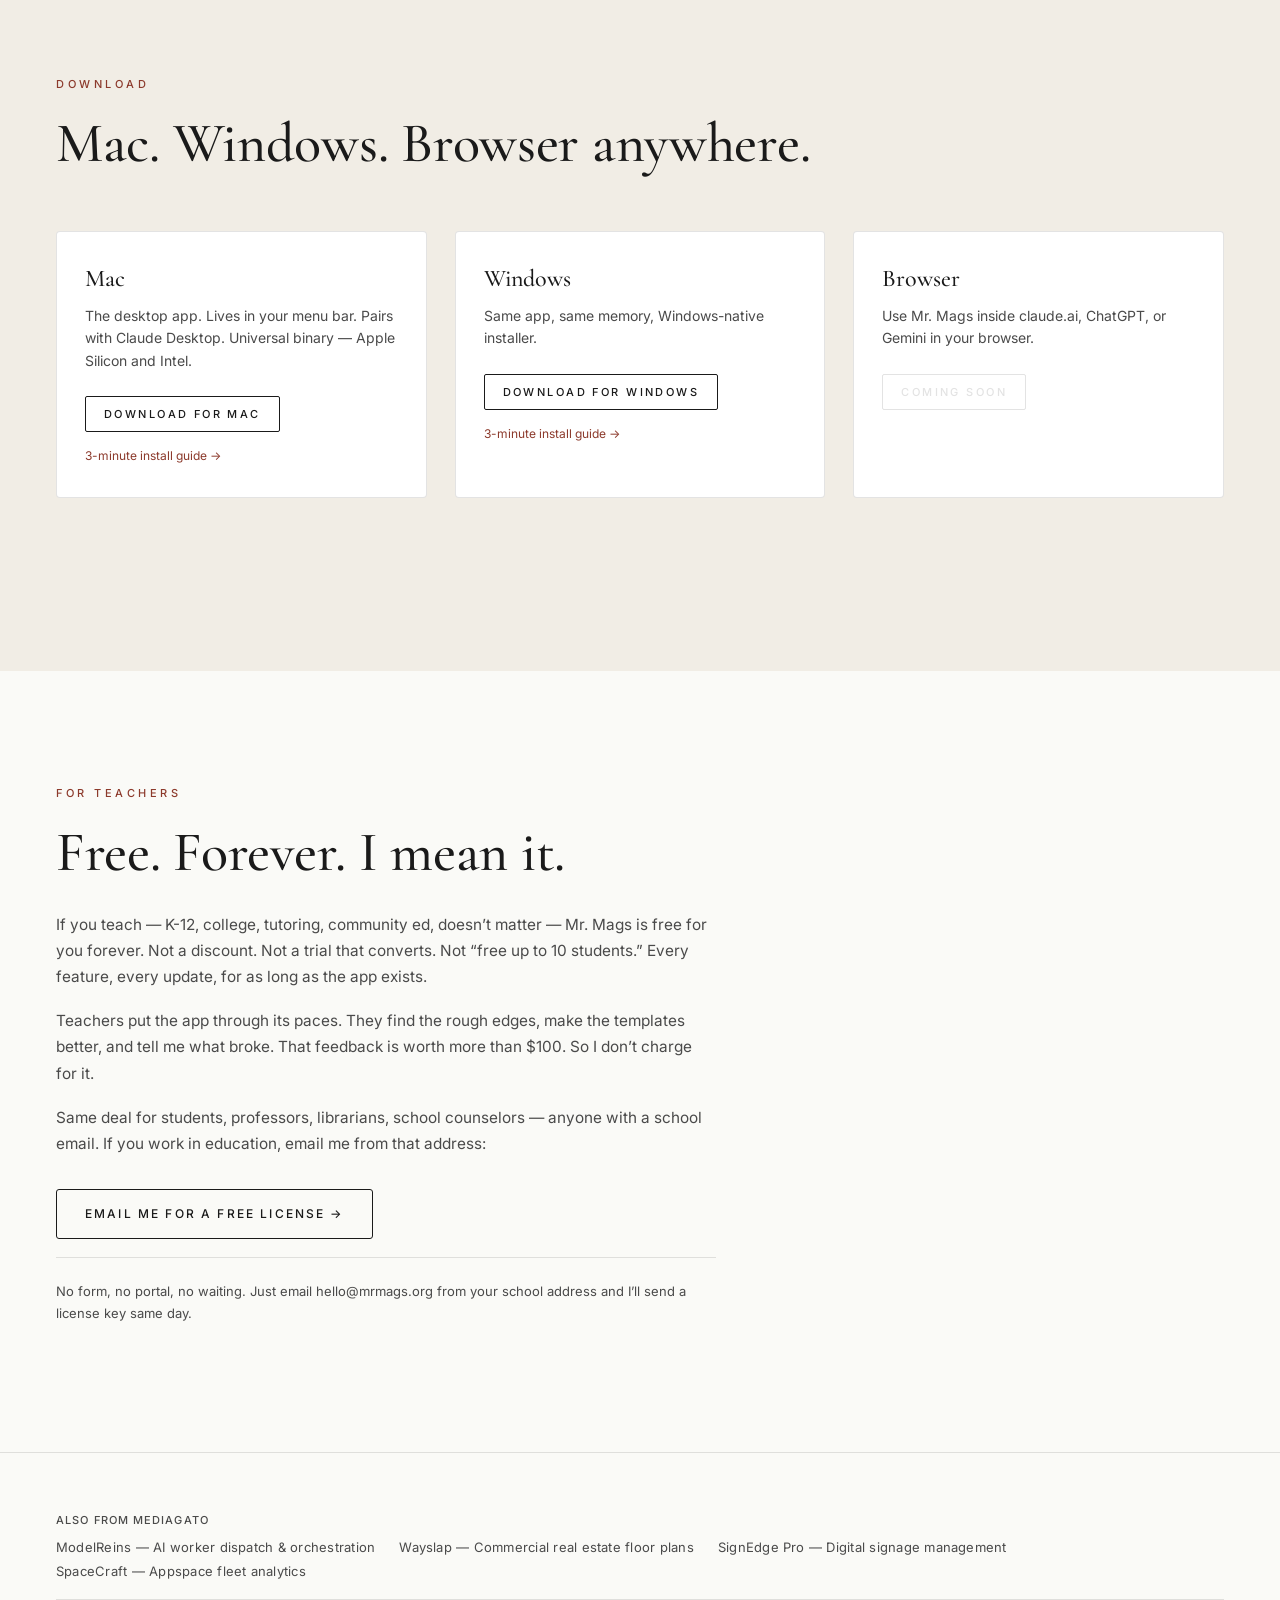
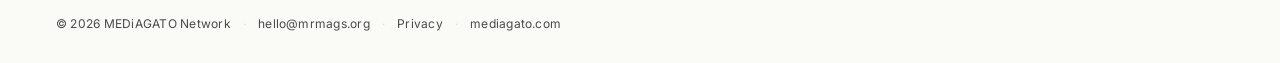
==== commit 49b11ce3: "feat(monetize): paypal purchase flow, 7-day trial copy, footer with mediagato products, teachers=ema" ====
--- a/index.html
+++ b/index.html
@@ -85,26 +85,36 @@
 <section id="pricing" class="section">
   <div class="container">
     <span class="kicker">Pricing</span>
-    <h2>$100. Once. Forever.</h2>
-    <p>
-      Mr. Mags is $100. Pay once, own it forever — every feature we ship, every update we push, every
-      AI we add support for. No subscription. No upgrade tier you didn&rsquo;t sign up for. No surprise
-      paywall in two years.
-    </p>
-    <p>
-      Try it for 14 days, no card, no sign-up. If it earns its keep, $100 unlocks it forever. If it
-      doesn&rsquo;t, uninstall and forget us — your memory file is yours to keep either way.
-    </p>
-    <p>
-      We&rsquo;re a one-developer outfit. No VC, no sales team, no recurring server cost to amortize —
-      your memory lives on your machine, not ours. $100 is the number where the math works without
-      leaning on any of those things.
-    </p>
-    <p class="aside small">
-      Right now, while Mr. Mags is in early access, the trial timer is off and the download is
-      simply free. The 14-day clock kicks in when v1.0 ships. Every release is on
-      <a href="https://github.com/mediagato/mrmags-app/releases">GitHub</a> if you want the version
-      history.
+    <h2>$100. Once. Yours forever.</h2>
+    <p>
+      Mr. Mags is $100 — pay once, own it forever. Every feature I ship, every update I push,
+      every AI integration I add. No subscription. No upgrade tier you didn&rsquo;t ask for.
+      No surprise paywall in two years when I decide the free ride is over.
+    </p>
+    <p>
+      You get a 7-day free trial — no card, no sign-up, just download and use it.
+      If it earns its keep, $100 unlocks it permanently. If it doesn&rsquo;t,
+      uninstall and walk away. Your memory file stays on your machine either way — it&rsquo;s
+      just a folder; it doesn&rsquo;t disappear when your trial ends.
+    </p>
+    <p>
+      I&rsquo;m a one-person shop. No VC, no sales team, no server costs to amortize
+      because your data never touches my server. $100 is the number where the math works
+      for me without doing any of those things.
+    </p>
+
+    <div id="paypal-section" class="paypal-section">
+      <p class="buy-label">Pay with PayPal — card or PayPal balance both work:</p>
+      <div id="paypal-button-container"></div>
+      <div id="license-result" class="hidden"></div>
+      <p class="buy-note">Secure payment via PayPal. Questions? <a href="mailto:hello@mrmags.org">hello@mrmags.org</a></p>
+    </div>
+
+    <p class="aside small teachers-note">
+      <strong>Teacher?</strong> Mr. Mags is free for you, forever, every feature —
+      not a discount, not a trial extension, just free.
+      Email <a href="mailto:hello@mrmags.org">hello@mrmags.org</a> from your school address
+      and I&rsquo;ll send you a license key same day. No form, no verification portal, just an email.
     </p>
   </div>
 </section>
@@ -139,40 +149,61 @@
 <section id="teachers" class="section">
   <div class="container">
     <span class="kicker">For Teachers</span>
-    <h2>Free. Forever. We mean forever.</h2>
-    <p>
-      Everyone else gets a 14-day trial and then pays $100. Teachers skip both. No timer, no price tag —
-      not "discounted," not "free up to 10 students," not "free trial that converts." Just free, period,
-      every feature we ever build, for as long as Mr. Mags exists.
-    </p>
-    <p>
-      Teachers are our best users. They put it through its paces. They make the templates better. They
-      bring it back to their classrooms and tell us what broke. They&rsquo;ve already paid in time, so
-      we don&rsquo;t ask them to pay again in dollars.
+    <h2>Free. Forever. I mean it.</h2>
+    <p>
+      If you teach — K-12, college, tutoring, community ed, doesn&rsquo;t matter — Mr. Mags
+      is free for you forever. Not a discount. Not a trial that converts. Not &ldquo;free up to
+      10 students.&rdquo; Every feature, every update, for as long as the app exists.
+    </p>
+    <p>
+      Teachers put the app through its paces. They find the rough edges, make the templates
+      better, and tell me what broke. That feedback is worth more than $100.
+      So I don&rsquo;t charge for it.
+    </p>
+    <p>
+      Same deal for students, professors, librarians, school counselors — anyone with a school
+      email. If you work in education, email me from that address:
+    </p>
+    <p class="cta-row">
+      <a class="cta-link" href="mailto:hello@mrmags.org?subject=Teacher license request">Email me for a free license →</a>
     </p>
     <p class="aside small">
-      Verification is one click — confirm a school email, and the forever-free flag lives on your account.
-      Same goes for students, professors, librarians, anyone else with a school email. Lock it in now,
-      before v1.0 ships.
-    </p>
-    <p class="cta-row">
-      <a class="cta-link" href="/teachers">Lock in your forever license →</a>
+      No form, no portal, no waiting. Just email <a href="mailto:hello@mrmags.org">hello@mrmags.org</a>
+      from your school address and I&rsquo;ll send a license key same day.
     </p>
   </div>
 </section>
 
 <footer class="foot">
-  <div class="container foot-row">
-    <span>© <span id="yr"></span> MEDiAGATO Network</span>
-    <span class="dot-sep">·</span>
-    <a href="mailto:hello@mrmags.org">hello@mrmags.org</a>
-    <span class="dot-sep">·</span>
-    <a href="/privacy">Privacy</a>
+  <div class="container">
+    <div class="foot-products">
+      <div class="foot-product-group">
+        <span class="foot-group-label">Also from MEDiAGATO</span>
+        <div class="foot-product-links">
+          <a href="https://modelreins.com" target="_blank" rel="noopener">ModelReins — AI worker dispatch &amp; orchestration</a>
+          <a href="https://wayslap.com" target="_blank" rel="noopener">Wayslap — Commercial real estate floor plans</a>
+          <a href="https://signedge.pro" target="_blank" rel="noopener">SignEdge Pro — Digital signage management</a>
+          <a href="https://spacecraft.mediagato.com" target="_blank" rel="noopener">SpaceCraft — Appspace fleet analytics</a>
+        </div>
+      </div>
+    </div>
+    <div class="foot-row">
+      <span>© <span id="yr"></span> MEDiAGATO Network</span>
+      <span class="dot-sep">·</span>
+      <a href="mailto:hello@mrmags.org">hello@mrmags.org</a>
+      <span class="dot-sep">·</span>
+      <a href="/privacy">Privacy</a>
+      <span class="dot-sep">·</span>
+      <a href="https://mediagato.com" target="_blank" rel="noopener">mediagato.com</a>
+    </div>
   </div>
 </footer>
 
+<script src="https://www.paypal.com/sdk/js?client-id=AYRyRGL7n89qi0nMxh7AqhKH0ZFupLMAIEcxDHmzMUEx22rH70CXcpnRmL-3pNjm5aOmXEAxUmnQFVQr&currency=USD"></script>
 <script>
 document.getElementById('yr').textContent = new Date().getFullYear();
+
+// ── download counter ──────────────────────────────────────────────────────
 fetch('/api/stats')
   .then(r => r.ok ? r.json() : null)
   .then(d => {
@@ -185,7 +216,65 @@
       ? n + " downloads, " + week + " this week."
       : n + (d.total === 1 ? " download" : " downloads") + " so far.";
   })
-  .catch(() => { /* silent — counter is decoration, not load-bearing */ });
+  .catch(() => {});
+
+// ── PayPal purchase button ────────────────────────────────────────────────
+if (typeof paypal !== 'undefined' && document.getElementById('paypal-button-container')) {
+  paypal.Buttons({
+    style: { shape: 'rect', color: 'gold', layout: 'vertical', label: 'pay' },
+    createOrder: function(data, actions) {
+      return actions.order.create({
+        purchase_units: [{
+          description: 'Mr. Mags — Perpetual License',
+          amount: { value: '100.00' }
+        }]
+      });
+    },
+    onApprove: function(data, actions) {
+      return actions.order.capture().then(async function(details) {
+        const name = details.payer.name.given_name + ' ' + details.payer.name.surname;
+        const email = details.payer.email_address;
+        const resultDiv = document.getElementById('license-result');
+        const btnContainer = document.getElementById('paypal-button-container');
+
+        btnContainer.classList.add('hidden');
+        resultDiv.classList.remove('hidden');
+        resultDiv.innerHTML = '<p class="license-loading">Generating your license key&hellip;</p>';
+
+        try {
+          const res = await fetch('/api/purchase', {
+            method: 'POST',
+            headers: { 'content-type': 'application/json' },
+            body: JSON.stringify({ order_id: data.orderID, email, name }),
+          });
+          const result = await res.json();
+
+          if (result.ok && result.license_key) {
+            resultDiv.innerHTML =
+              '<div class="license-success">' +
+              '<h3>You\'re in, ' + details.payer.name.given_name + '.</h3>' +
+              '<p>Your perpetual license key:</p>' +
+              '<code class="license-key-display">' + result.license_key + '</code>' +
+              '<p>Copy this into Mr. Mags when it asks for a license. A copy is also on its way to <strong>' + email + '</strong>.</p>' +
+              '</div>';
+          } else {
+            throw new Error(result.error || 'unknown');
+          }
+        } catch (err) {
+          resultDiv.innerHTML =
+            '<div class="license-success">' +
+            '<h3>Payment received — thank you!</h3>' +
+            '<p>Something hiccuped generating the key on-screen. Your license key is being emailed to <strong>' + email + '</strong> right now.</p>' +
+            '<p>If it doesn\'t arrive within 10 minutes, email <a href="mailto:hello@mrmags.org">hello@mrmags.org</a> with your PayPal order ID and I\'ll sort it out fast.</p>' +
+            '</div>';
+        }
+      });
+    },
+    onError: function(err) {
+      console.error('PayPal error', err);
+    }
+  }).render('#paypal-button-container');
+}
 </script>
 </body>
 </html>
--- a/assets/site.css
+++ b/assets/site.css
@@ -517,3 +517,127 @@
 @media (min-width: 900px) {
   .mobile-intro { display: none; }
 }
+
+/* ── PayPal / purchase section ─────────────────────────────────────────── */
+
+.paypal-section {
+  margin: 32px 0 8px;
+  max-width: 400px;
+}
+
+.buy-label {
+  font-size: 14px;
+  font-weight: 500;
+  color: var(--ink-soft);
+  margin: 0 0 12px;
+  letter-spacing: 0.01em;
+}
+
+.buy-note {
+  font-size: 13px;
+  color: var(--ink-soft);
+  margin: 10px 0 0;
+}
+
+.teachers-note {
+  margin-top: 28px;
+  padding: 14px 18px;
+  background: var(--paper-alt);
+  border-left: 3px solid var(--accent);
+  border-radius: 0 4px 4px 0;
+}
+
+.hidden {
+  display: none;
+}
+
+.license-loading {
+  font-size: 14px;
+  color: var(--ink-soft);
+  font-style: italic;
+  padding: 12px 0;
+}
+
+.license-success {
+  padding: 20px 24px;
+  background: var(--paper-alt);
+  border-radius: 6px;
+  margin-top: 8px;
+}
+
+.license-success h3 {
+  font-family: "Cormorant Garamond", serif;
+  font-weight: 500;
+  font-size: 22px;
+  margin: 0 0 10px;
+  color: var(--ink);
+}
+
+.license-success p {
+  font-size: 14px;
+  color: var(--ink-soft);
+  margin: 8px 0;
+  line-height: 1.6;
+}
+
+.license-key-display {
+  display: block;
+  font-family: "SF Mono", Menlo, Consolas, monospace;
+  font-size: 15px;
+  font-weight: 600;
+  color: var(--accent);
+  letter-spacing: 0.08em;
+  word-break: break-all;
+  padding: 14px 16px;
+  background: #fff;
+  border: 1px solid var(--rule);
+  border-radius: 4px;
+  margin: 12px 0;
+  user-select: all;
+}
+
+/* ── Footer products ───────────────────────────────────────────────────── */
+
+.foot-products {
+  padding: 28px 0 20px;
+  border-bottom: 1px solid var(--rule);
+  margin-bottom: 16px;
+}
+
+.foot-group-label {
+  display: block;
+  font-size: 11px;
+  font-family: "Inter", sans-serif;
+  font-weight: 500;
+  letter-spacing: 0.1em;
+  text-transform: uppercase;
+  color: var(--ink-soft);
+  margin-bottom: 12px;
+}
+
+.foot-product-links {
+  display: flex;
+  flex-wrap: wrap;
+  gap: 8px 24px;
+}
+
+.foot-product-links a {
+  font-size: 13px;
+  color: var(--ink-soft);
+  text-decoration: none;
+  transition: color 0.15s;
+}
+
+.foot-product-links a:hover {
+  color: var(--accent);
+}
+
+@media (max-width: 600px) {
+  .foot-product-links {
+    flex-direction: column;
+    gap: 8px;
+  }
+  .paypal-section {
+    max-width: 100%;
+  }
+}
